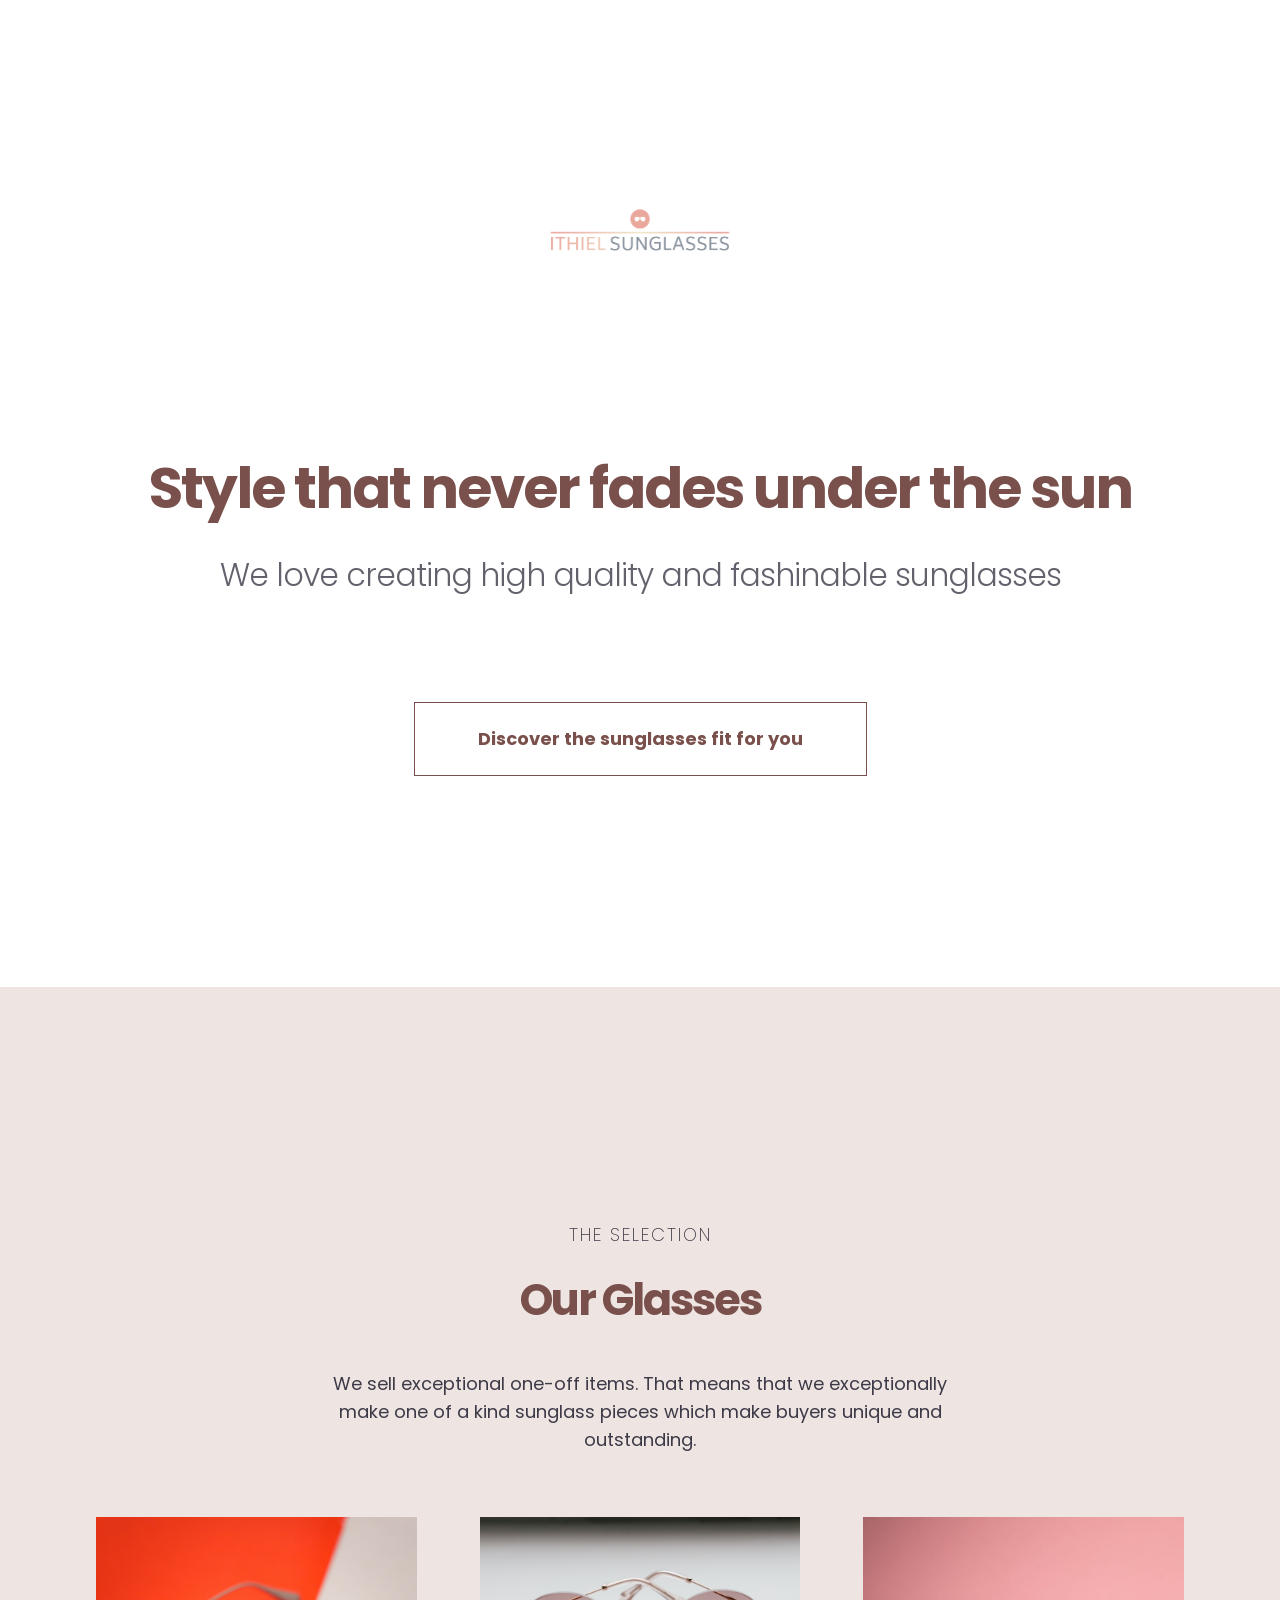
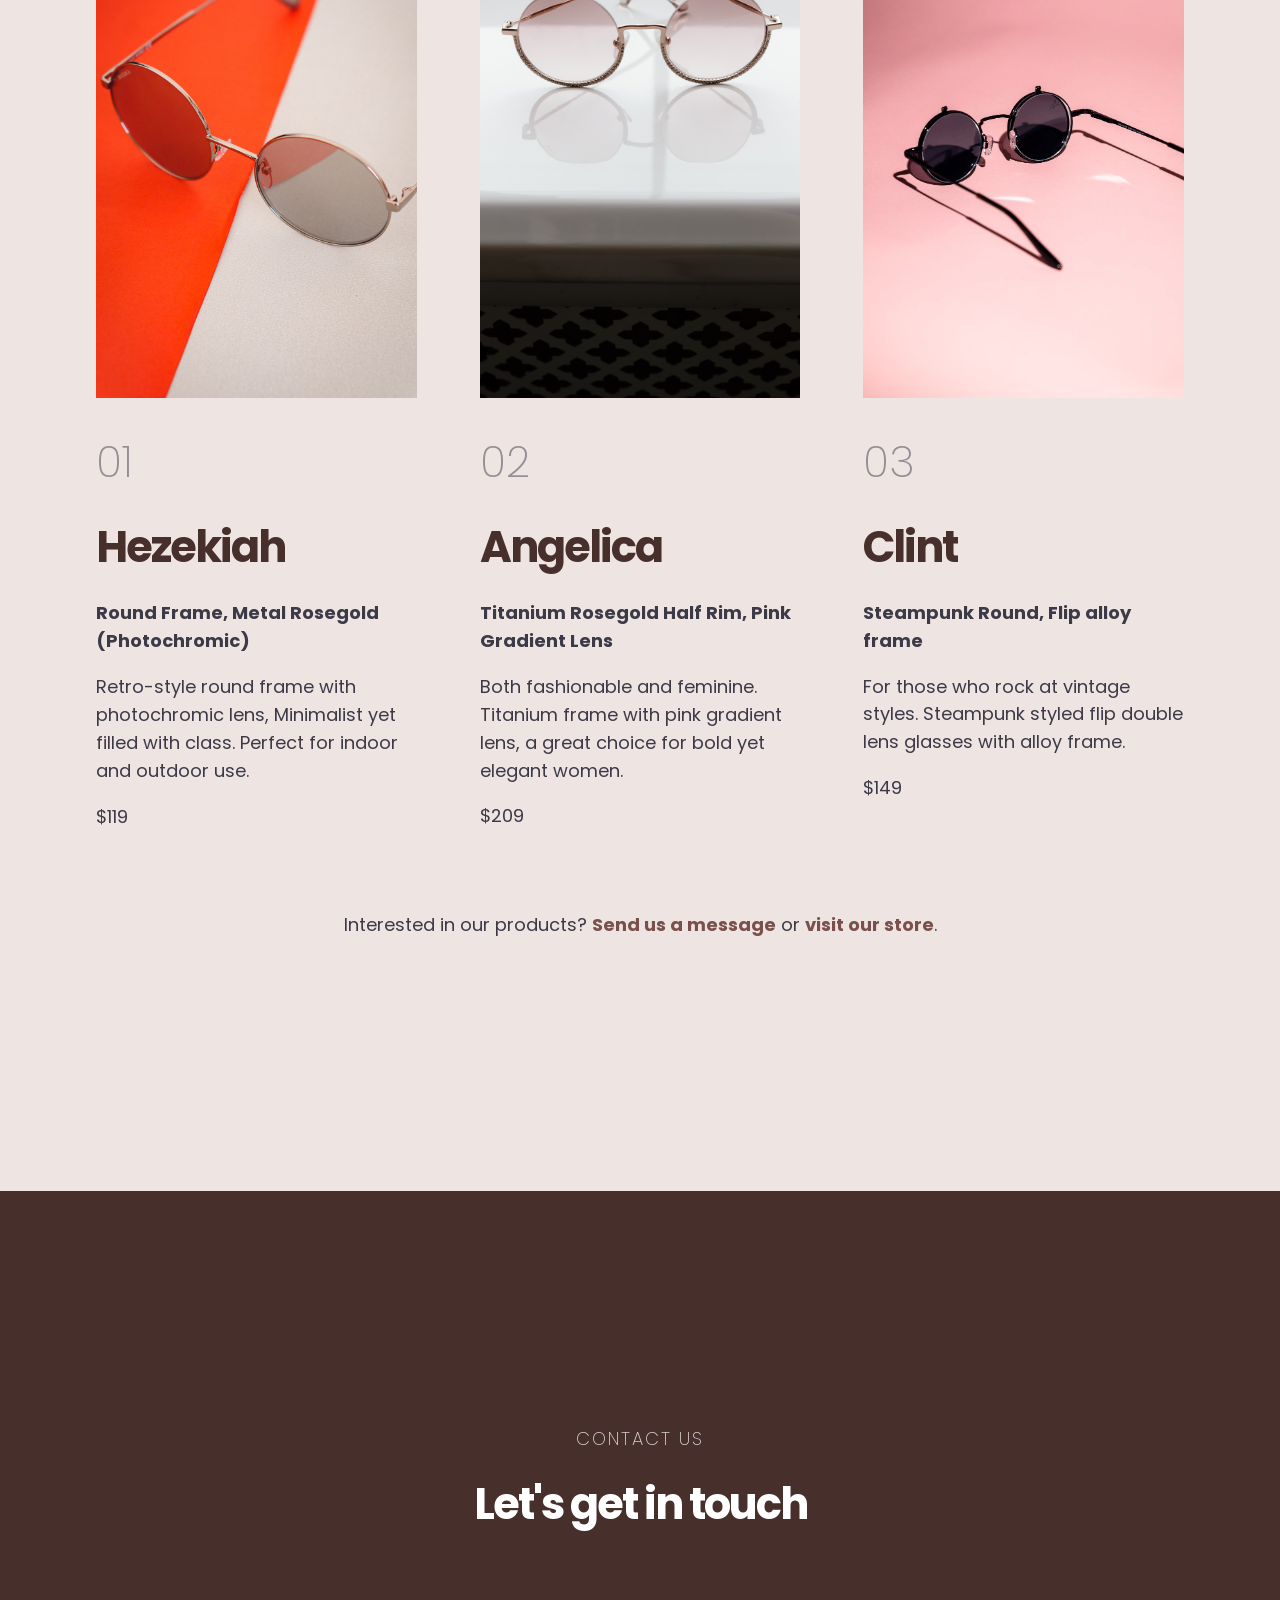
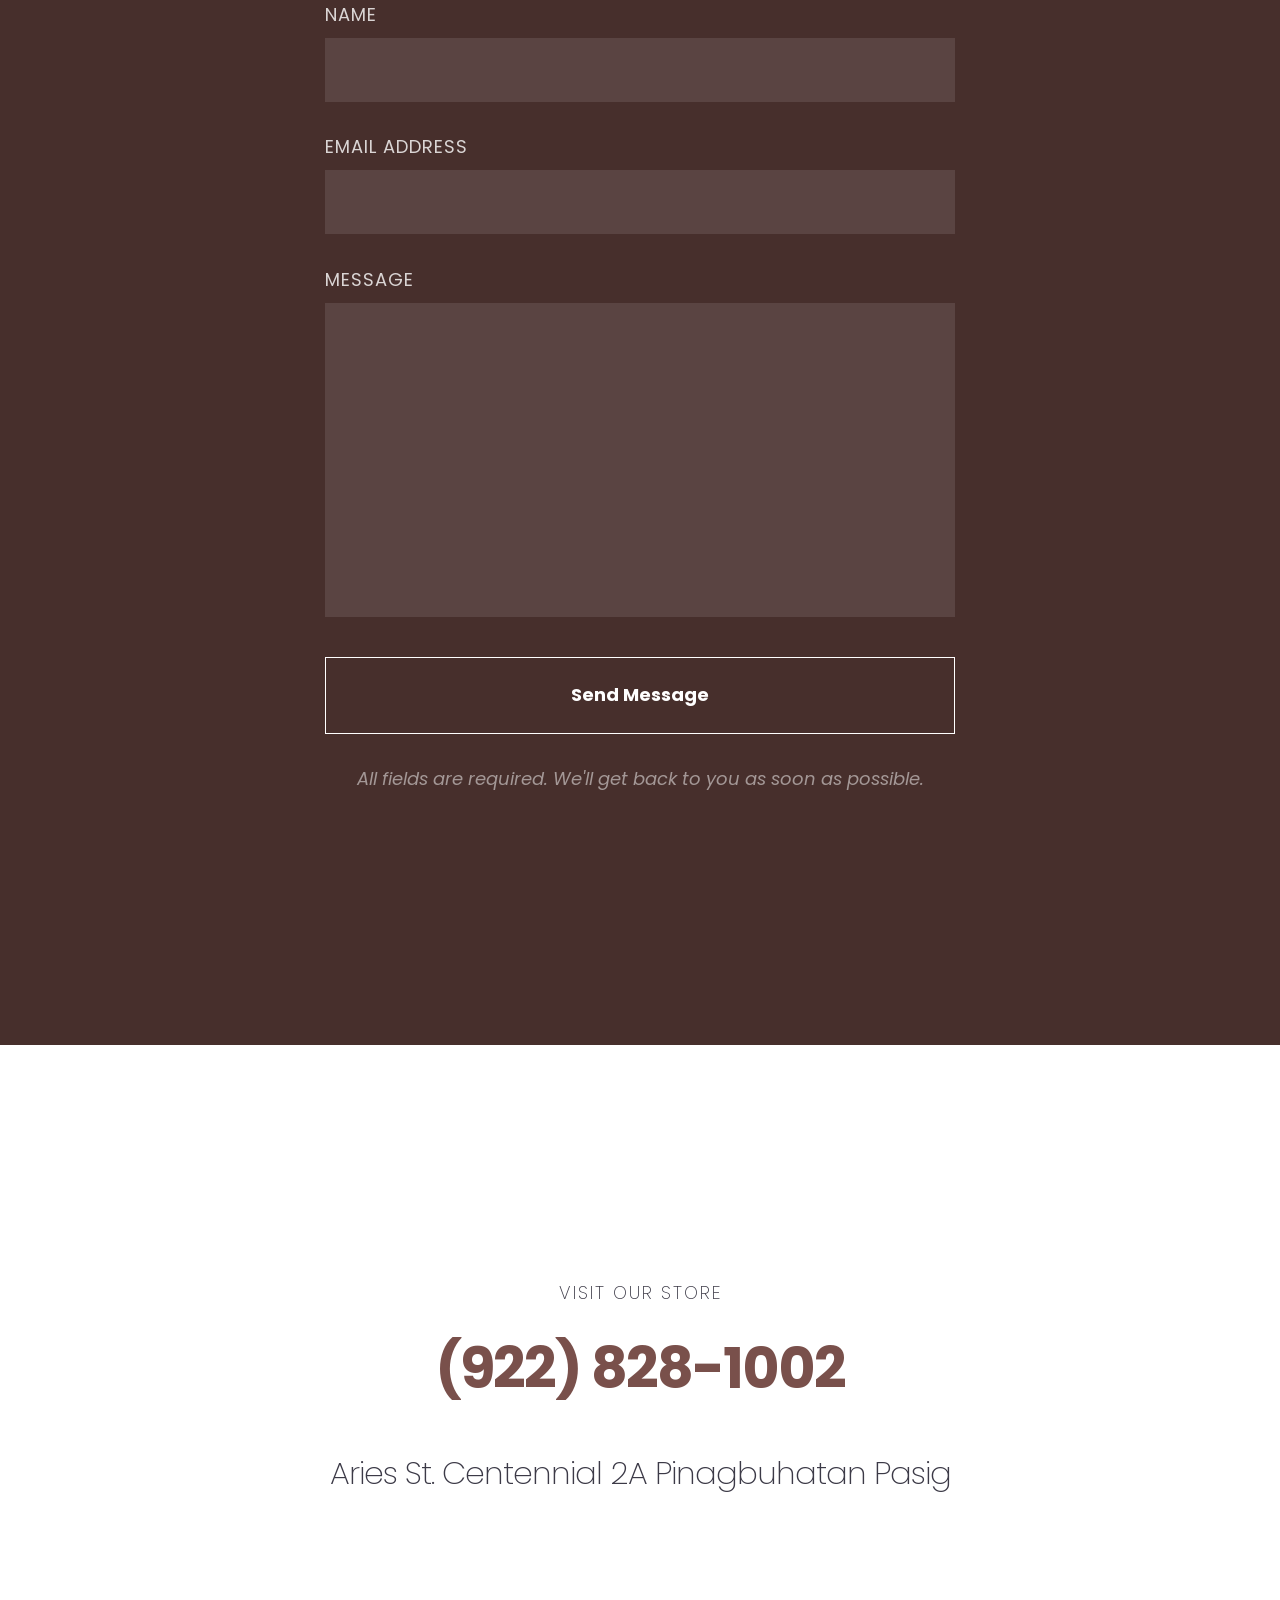
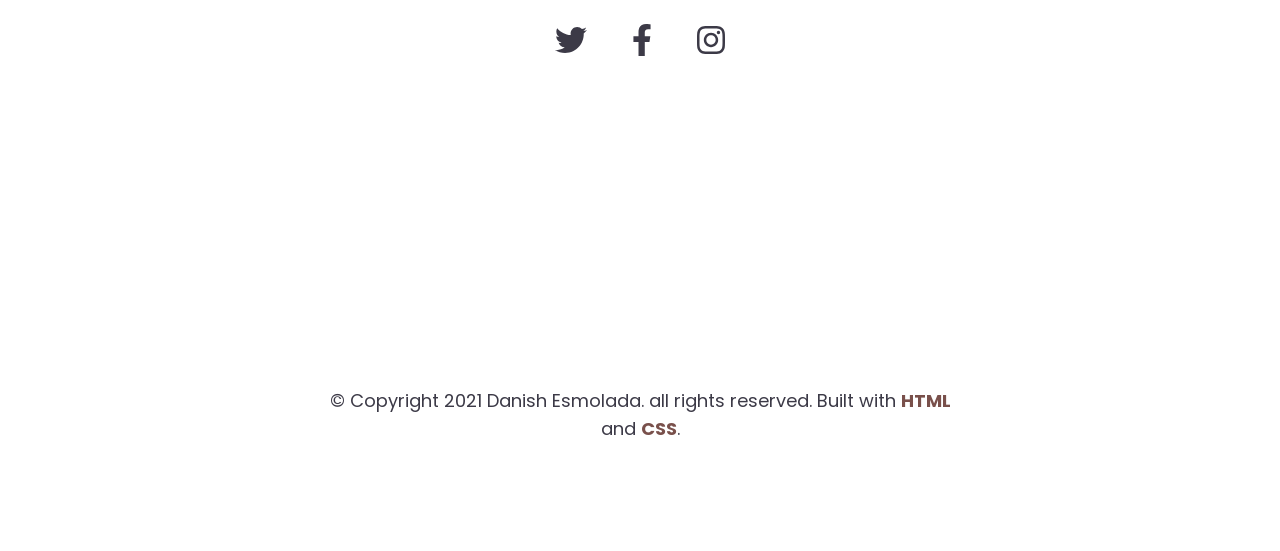
==== index.html @ e10e5f10 "Rename 4-1.html to index.html" ====
<!DOCTYPE html>
<html lang="en-US">
  <head>
    <meta charset="utf-8" />
    <meta name="viewport" content="width=device-width, initial-scale=1.0" />

    <title>Ithiel Sunglasses</title>

    <link rel="preconnect" href="https://fonts.googleapis.com" />
    <link rel="preconnect" href="https://fonts.gstatic.com" crossorigin />
    <link
      href="https://fonts.googleapis.com/css2?family=Poppins:wght@200;400;600;700;900&display=swap"
      rel="stylesheet"
    />

    <link rel="stylesheet" href="css/4-1.css" />
  </head>
  <body>
    <header id="main-header">
      <div class="container">
        <a href=""
          ><img
            id="logo"
            src="images/landing-page/logo1.png"
            alt="Logo of Ithiel Sunglasses"
        /></a>
        <h1>Style that never fades under the sun</h1>
        <h2>We love creating high quality and fashinable sunglasses</h2>
        <a href="#our-chairs" class="btn"
          >Discover the sunglasses fit for you</a
        >
      </div>
    </header>

    <section id="our-chairs">
      <div class="container">
        <header>
          <p class="section-intro">THE SELECTION</p>
          <h3>Our Glasses</h3>
          <p>
            We sell exceptional one-off items. That means that we exceptionally
            make one of a kind sunglass pieces which make buyers unique and
            outstanding.
          </p>
        </header>

        <div class="gallery">
          <div>
            <img src="images/glasses-1.jpg" alt="Furniture" />
            <p class="number">01</p>
            <h3>Hezekiah</h3>
            <h4>Round Frame, Metal Rosegold (Photochromic)</h4>
            <p>
              Retro-style round frame with photochromic lens, Minimalist yet
              filled with class. Perfect for indoor and outdoor use.
            </p>
            <p>$119</p>
          </div>
          <div>
            <img src="images/glasses-2.jpg" alt="Furniture" />
            <p class="number">02</p>
            <h3>Angelica</h3>
            <h4>Titanium Rosegold Half Rim, Pink Gradient Lens</h4>
            <p>
              Both fashionable and feminine. Titanium frame with pink gradient
              lens, a great choice for bold yet elegant women.
            </p>
            <p>$209</p>
          </div>
          <div>
            <img src="images/glasses-3.jpg" alt="Furniture" />
            <p class="number">03</p>
            <h3>Clint</h3>
            <h4>Steampunk Round, Flip alloy frame</h4>
            <p>
              For those who rock at vintage styles. Steampunk styled flip double
              lens glasses with alloy frame.
            </p>
            <p>$149</p>
          </div>
        </div>
        <p>
          Interested in our products?
          <a href="#contact">Send us a message</a> or
          <a href="#store">visit our store</a>.
        </p>
      </div>
    </section>

    <section id="contact" class="dark">
      <div class="container small">
        <header>
          <p class="section-intro">Contact us</p>
          <h3>Let's get in touch</h3>
        </header>

        <form action="" method="post">
          <div>
            <label for="contact-name">Name</label>
            <input type="text" name="contact-name" id="contact-name" />
          </div>
          <div>
            <label for="contact-email">Email Address</label>
            <input type="text" name="contact-email" id="contact-email" />
          </div>
          <div>
            <label for="contact-message">Message</label>
            <textarea
              name="ontact-message"
              id="ontact-message"
              cols="30"
              rows="10"
            ></textarea>
          </div>
          <button class="btn">Send Message</button>
          <p class="muted">
            <em
              >All fields are required. We'll get back to you as soon as
              possible.
            </em>
          </p>
        </form>
      </div>
    </section>
    <section id="store">
      <div class="container">
        <p class="section-intro">Visit our store</p>
        <h3 class="large">(922) 828-1002</h3>
        <p class="large">Aries St. Centennial 2A Pinagbuhatan Pasig</p>

        <ul class="social-icons">
          <li>
            <a href=""
              ><img src="images/landing-page/icon-twitter.svg" alt="Twitter"
            /></a>
          </li>
          <li>
            <a href=""
              ><img src="images/landing-page/icon-facebook.svg" alt="Facebook"
            /></a>
          </li>
          <li>
            <a href=""
              ><img
                src="images/landing-page/icon-instagram.svg"
                alt="Instagram"
            /></a>
          </li>
        </ul>
      </div>
    </section>

    <footer>
      <div class="container small">
        <p>
          &copy; Copyright 2021 Danish Esmolada. all rights reserved. Built with
          <a href="">HTML</a> and <a href="">CSS</a>.
        </p>
      </div>
    </footer>
  </body>
</html>
---- css/4-1.css ----
/* Reset */

* {
    /* Alternative box model */
    box-sizing: border-box;

    /* Reset padding and margin */
    padding: 0;
    margin: 0;
    
}

#logo {
    width: 12rem;
    margin-top: -85px;
}

/* Typography */
html {
    font-size: 18px;
}

body{
    font-family: 'Poppins', sans-serif;
    line-height: 1.55;
    color: rgb(60, 58, 71);
    
}

h1 {
    font-size: 3.15rem;
    font-weight: 700;
    letter-spacing: -2px;
    color: rgb(121, 80, 75);
}

h2 {
    font-size: 1.75rem;
    font-weight: 300;
    letter-spacing: -1px;
    color: rgb(60, 58, 71, .8);
}

h3 {
    font-size: 2.4rem;
    font-weight: 700;
    letter-spacing: -2px;
    margin-bottom: 2rem;
}

h3.large {
    font-size: 3.15rem;
}

.dark h3 {
    color: rgb(255, 255, 255);
}

h4 {
    font-size: 1rem;
    font-weight: 700;
    margin-bottom: 1rem;
}

p {
    margin-bottom: 1rem;
}

p.section-intro {
    font-weight: 200;
    letter-spacing: 2px;
    text-transform: uppercase;
}

.dark p.section-intro {
    color: rgb(255, 255, 255, 0.8);
}

p.number {
    font-size: 2.4rem;
    font-weight: 200;
    color: rgb(60, 58, 71, .5);
}

p.large {
    font-size: 1.75rem;
    font-weight: 200;
    letter-spacing: -1px;
}

a {
    font-weight: 700;
    text-decoration: none;
    color: rgb(121, 80, 75);
    cursor: pointer;
}

a:hover {
    color: rgb(60, 58, 71);
    cursor: pointer;
}

form input, form textarea, form button {
    font-family: 'Poppins', sans-serif;
    font-size: 18px;
    line-height: 1.55;
}

/* Container */
.container {
    width: 85%;
    margin: 0 auto;
}

.container.small {
    width: 60%;
    max-width: 35rem;
}

/* Header */
#main-header,section {
    padding: 13rem 0;
    text-align: center;
}

#main-header h1 {
    margin: 7rem 0 1rem;
}

#main-header h2 {
    margin-bottom: 7rem;
}

.btn {
    padding: 1.3rem 3.5rem;
    border: 1px solid rgb(121, 80, 75);
    font-weight: 700;
    cursor: pointer;
}

.btn:hover {
    background-color:rgb(71, 47, 44);
    color: white;
    transition: 0.5s;
    cursor: pointer;
}

/* Chair section */

#our-chairs {
    background-color: rgb(238, 228, 226);
}

section header {
    margin-bottom: 3.5rem;
}


h3 + p {
    max-width: 35rem;
    margin-left: auto;
    margin-right: auto;
}

.gallery {
    display: grid;
    grid-template-columns: 1fr 1fr 1fr;
    gap: 3.5rem;
    margin-bottom: 3.5rem;
}

img {
    max-width: 100%;
    max-height: 100%;
}

.gallery div {
    text-align: start;
}

.gallery img {
    margin-bottom: 1.3rem;
}

h3 {
    color: rgb(121, 80, 75);
}

.gallery h3 {
    margin-bottom: 1rem;
    color: rgb(71, 47, 44);
}

/* Contact */

.dark {
    background-color: rgb(71, 47, 44);
}

.dark label {
    color: rgb(255, 255, 255, .8);
}

form div {
    margin-bottom: 1.75rem;
}

form label {
    display: block;
    text-transform: uppercase;
    letter-spacing: 1px;
    text-align: start;
    margin-bottom: 0.5rem;
}

form input, form textarea{
    background-color: rgba(255, 255, 255, .1);
    border: none;
    padding: 1rem;
    width: 100%;
    color: rgb(255, 255, 255);
    resize: none;
}

form input:focus, form textarea:focus {
    outline: none;
    background-color: rgba(255, 255, 255, 0.2);
}

.dark .btn {
    background-color: rgb(71, 47, 44);
    border: 1px solid rgb(255, 255, 255);
    color: rgb(255, 255, 255);
    width: 100%;
    cursor: pointer;
}

.dark .btn:hover {
    background-color: rgb(255, 255, 255);
    color: rgb(71, 47, 44);
    cursor: pointer;
}

p.muted {
    color: rgb(255, 255, 255, .5);
}

form button + p {
    margin-top: 1.75rem;
}

/* Visit Store */

.social-icons {
    list-style: none;
    display: flex;
    justify-content: center;
    align-items: center;
    gap: 2.5rem;

}

p.large + .social-icons {
    margin-top: 7rem;
}

footer {
    padding: 5rem 0;
}

footer p {
    text-align: center;
}

/* Responsive */

@media screen and (max-width: 600px) {
    h1,h3.large {
        font-size: 2.3rem;
    }

    h2,p.large {
        font-size: 1.3rem;
    }

    h3 {
        font-size: 1.8rem; 
    }

    .container.small {
        width: 85%;
    }

    #main-header, section {
        padding: 6rem 0;
    }

    footer {
        padding: 2.5rem 0;
    }

    p.large + .social-icons {
        margin-top: 3.5rem;
    }
    
    #main-header h1 {
        margin: 3.5rem 0 1rem;
    }

}

@media screen and (max-width: 800px) {
    .gallery {
        grid-template-columns: 1fr;
        gap: 2rem;
    }
}
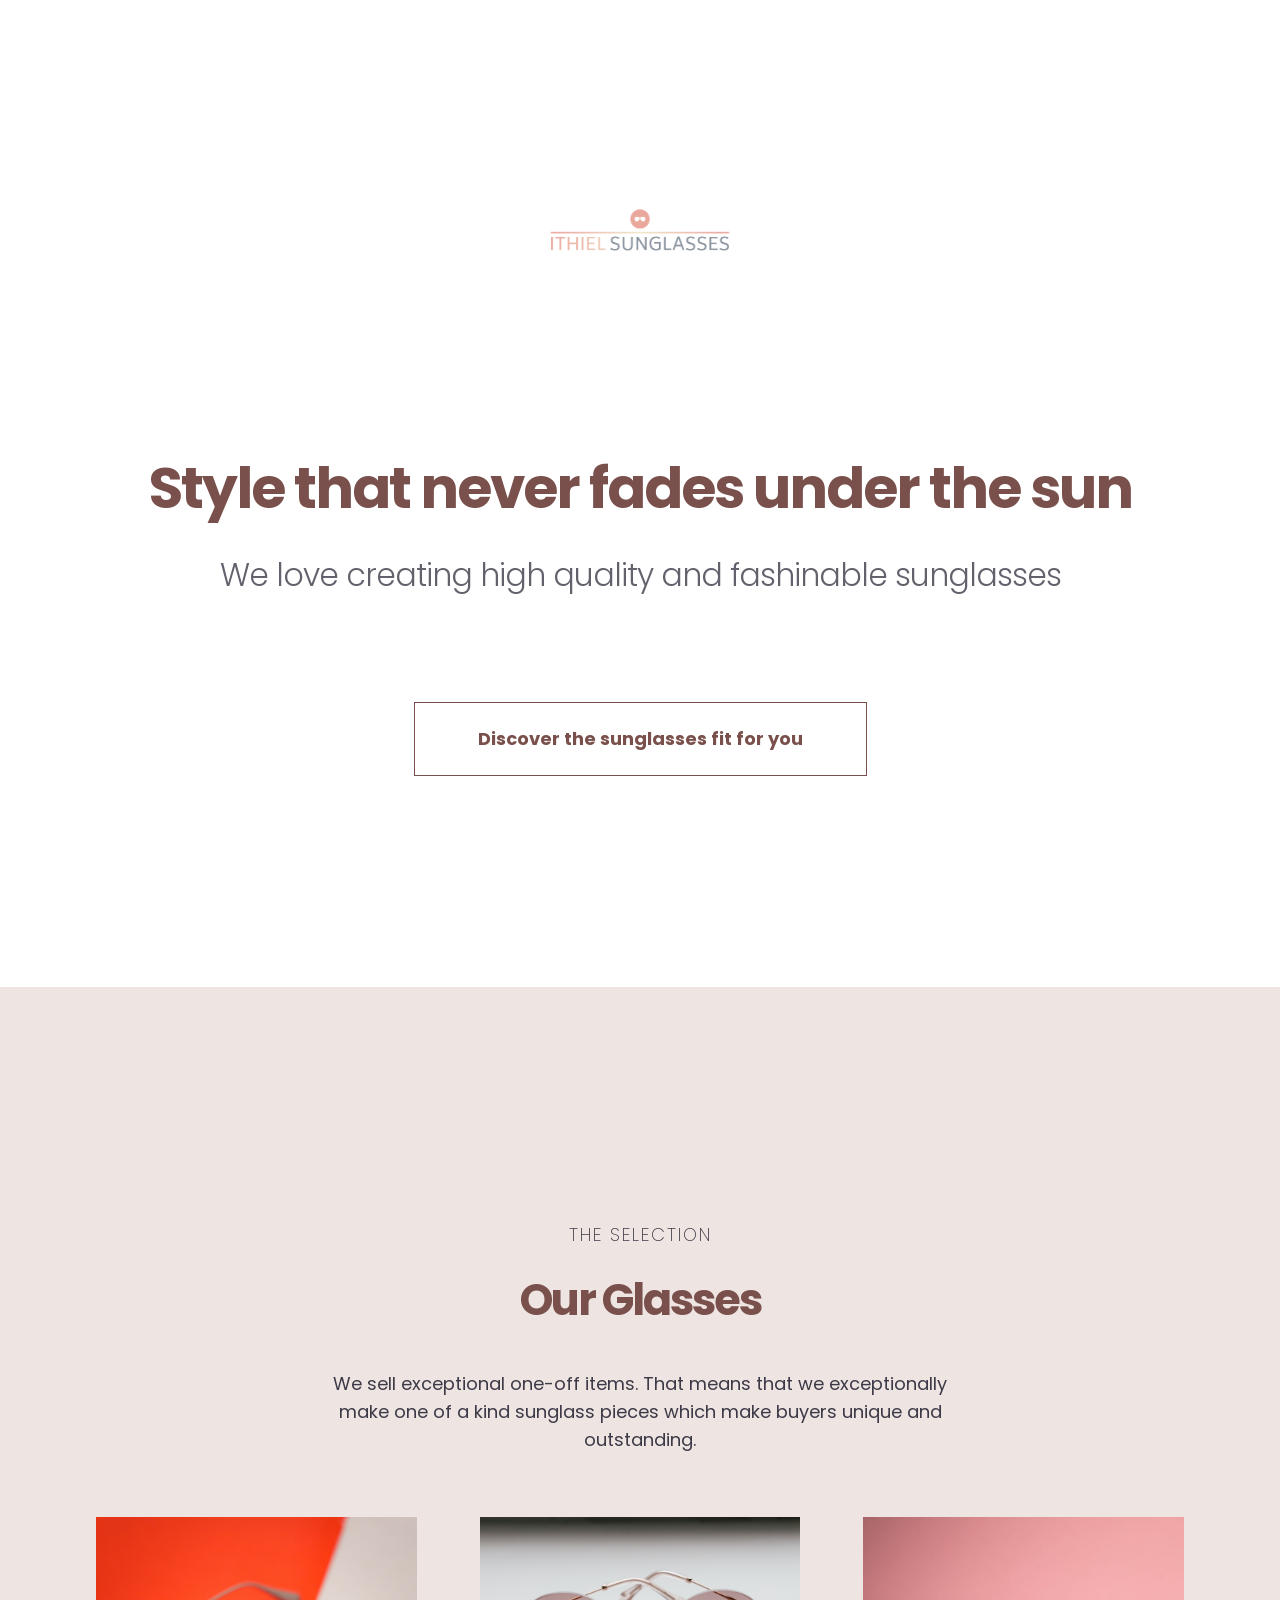
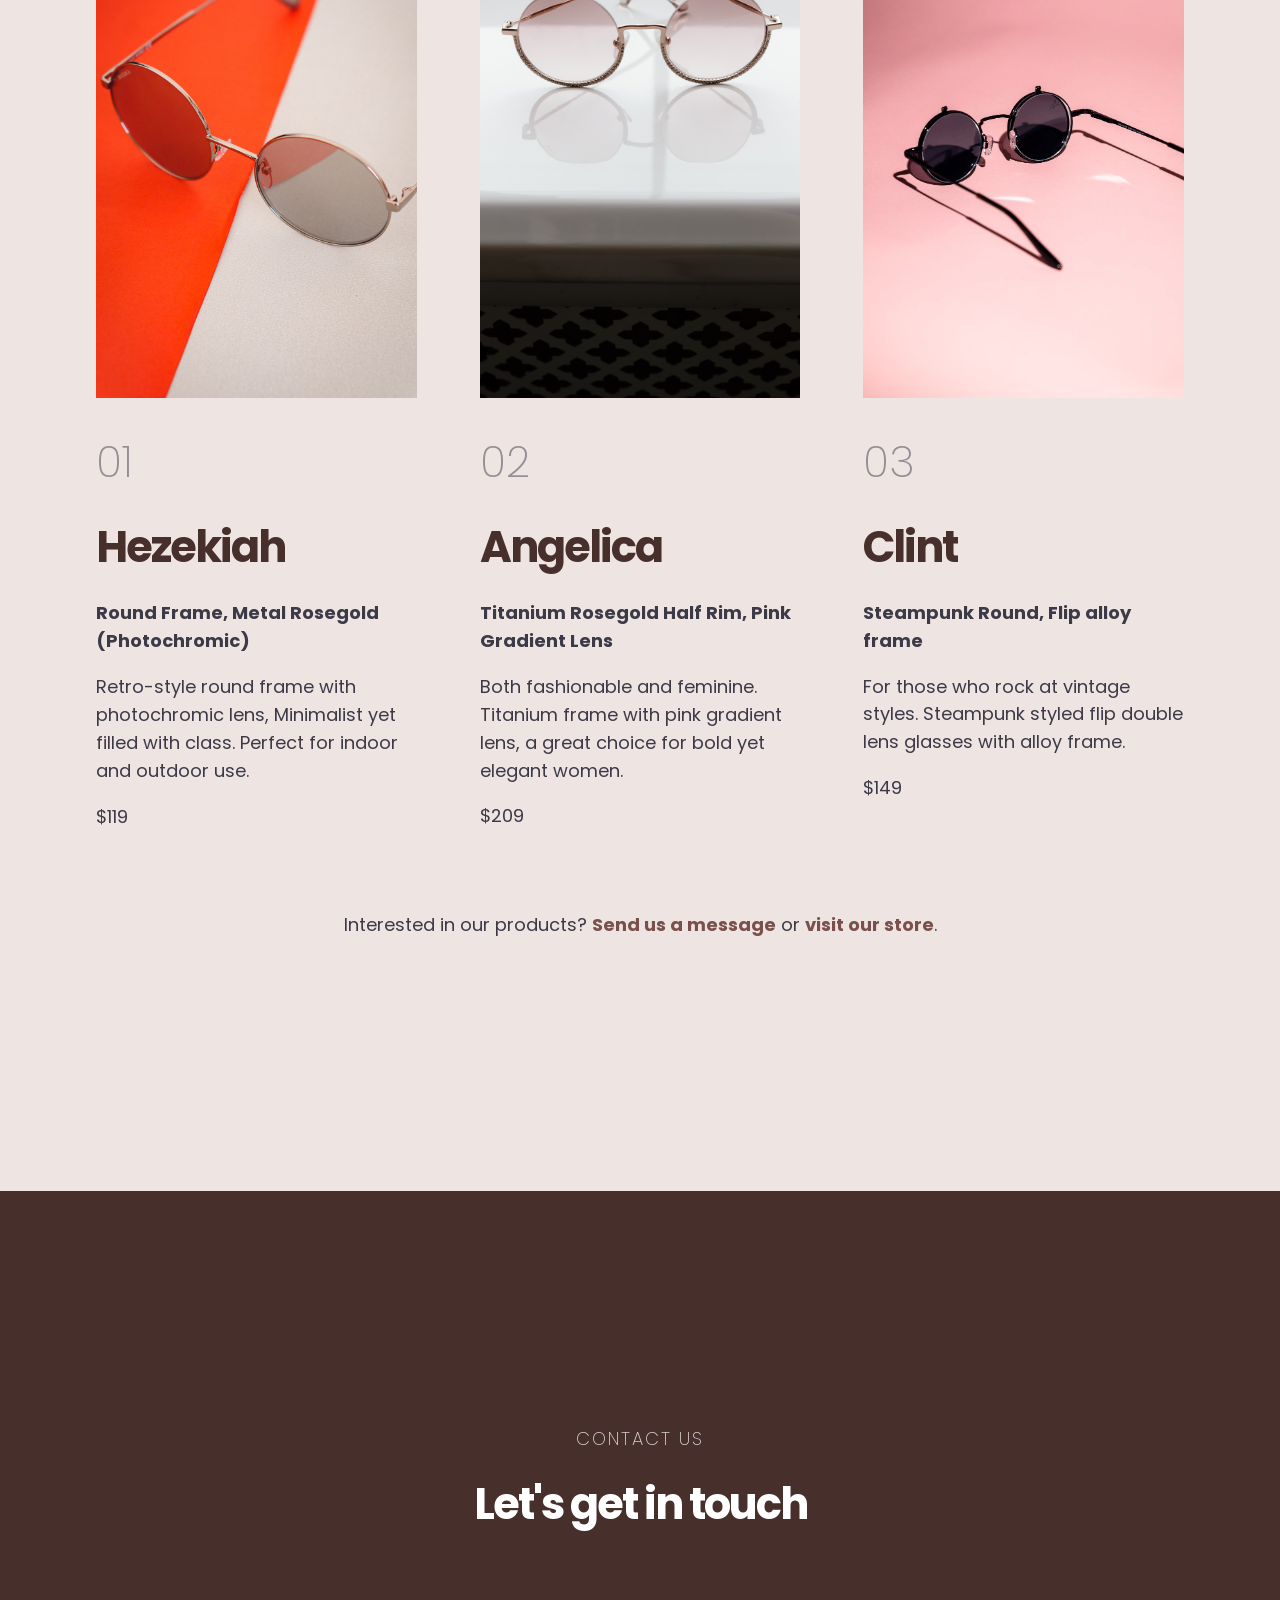
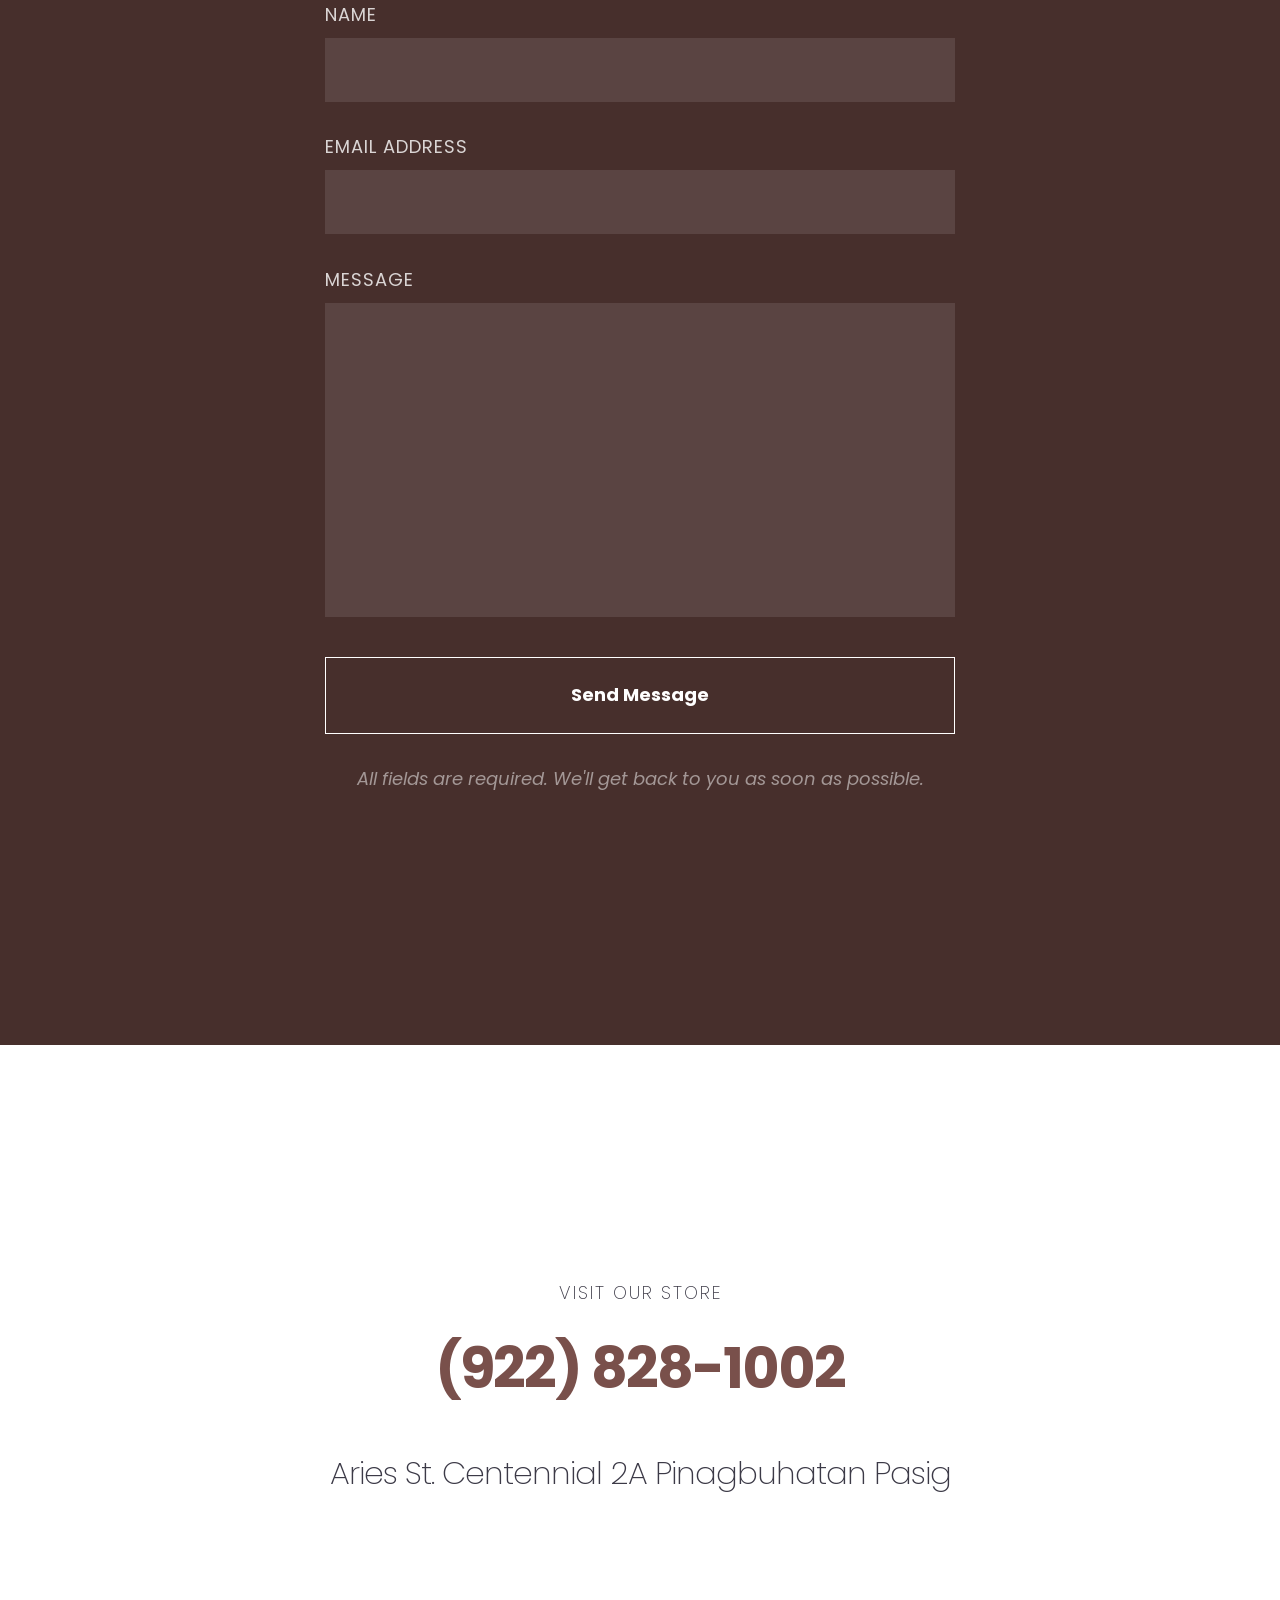
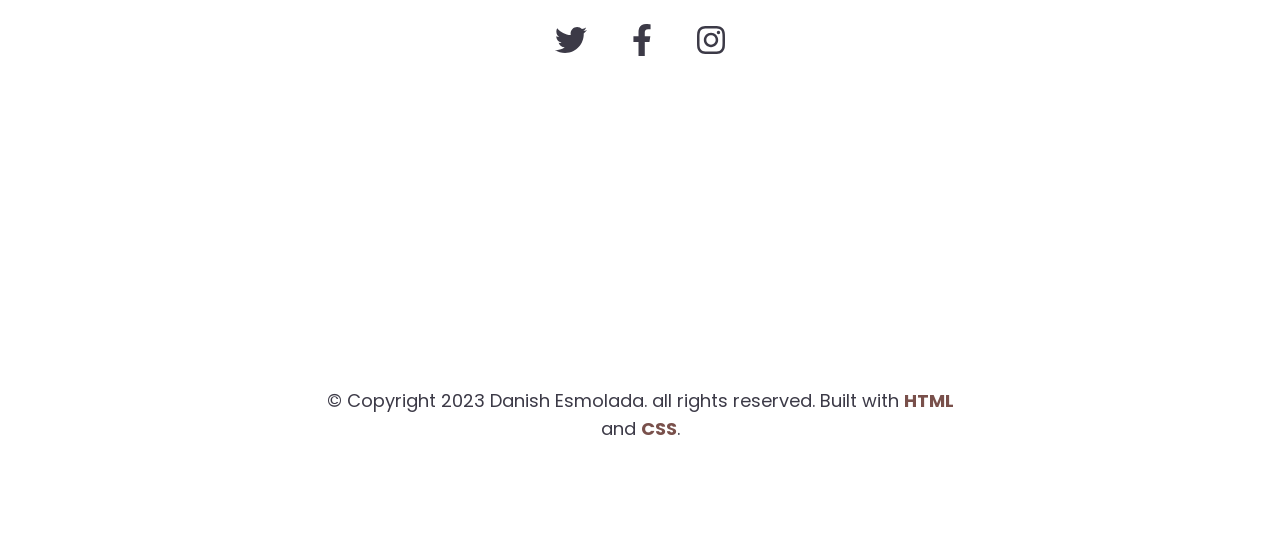
==== commit 5dbceb21: "Update index.html" ====
--- a/index.html
+++ b/index.html
@@ -153,7 +153,7 @@
     <footer>
       <div class="container small">
         <p>
-          &copy; Copyright 2021 Danish Esmolada. all rights reserved. Built with
+          &copy; Copyright 2023 Danish Esmolada. all rights reserved. Built with
           <a href="">HTML</a> and <a href="">CSS</a>.
         </p>
       </div>
--- a/css/4-1.css
+++ b/css/4-1.css
@@ -310,8 +310,36 @@
 }
 
 @media screen and (max-width: 800px) {
+    #logo {
+        width: 8rem;
+        margin-top: -55px;
+    }
+    
     .gallery {
         grid-template-columns: 1fr;
         gap: 2rem;
     }
-}+
+        #main-header .btn {
+        visibility: hidden;
+    }
+
+    #main-header .btn::before {
+        padding: 1.3rem 3.5rem;
+        border: 1px solid rgb(121, 80, 75);
+        font-weight: 700;
+        cursor: pointer;
+        width: 80%;
+
+        content: 'Discover';
+        visibility: visible;
+    }
+
+    #main-header .btn:hover:before {
+        background-color:rgb(71, 47, 44);
+        color: white;
+        transition: 0.5s;
+        cursor: pointer;
+    }
+
+}
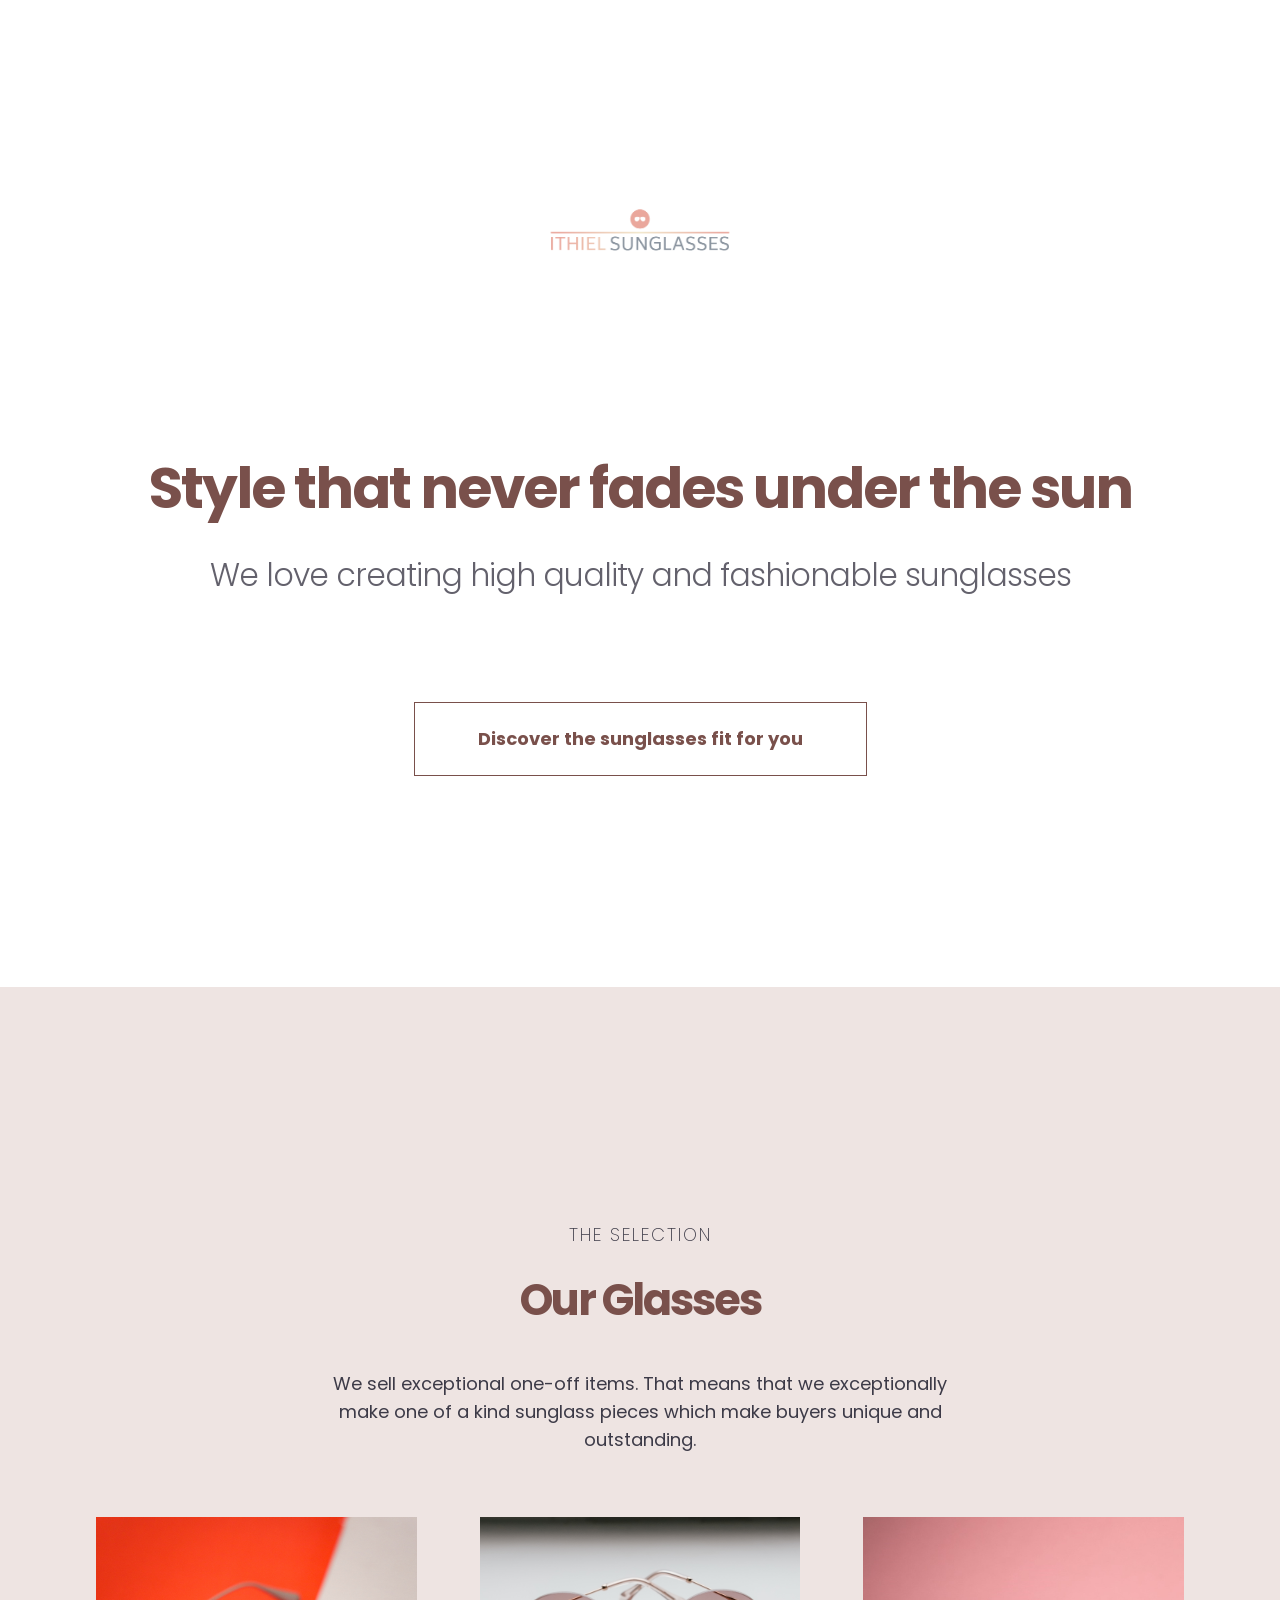
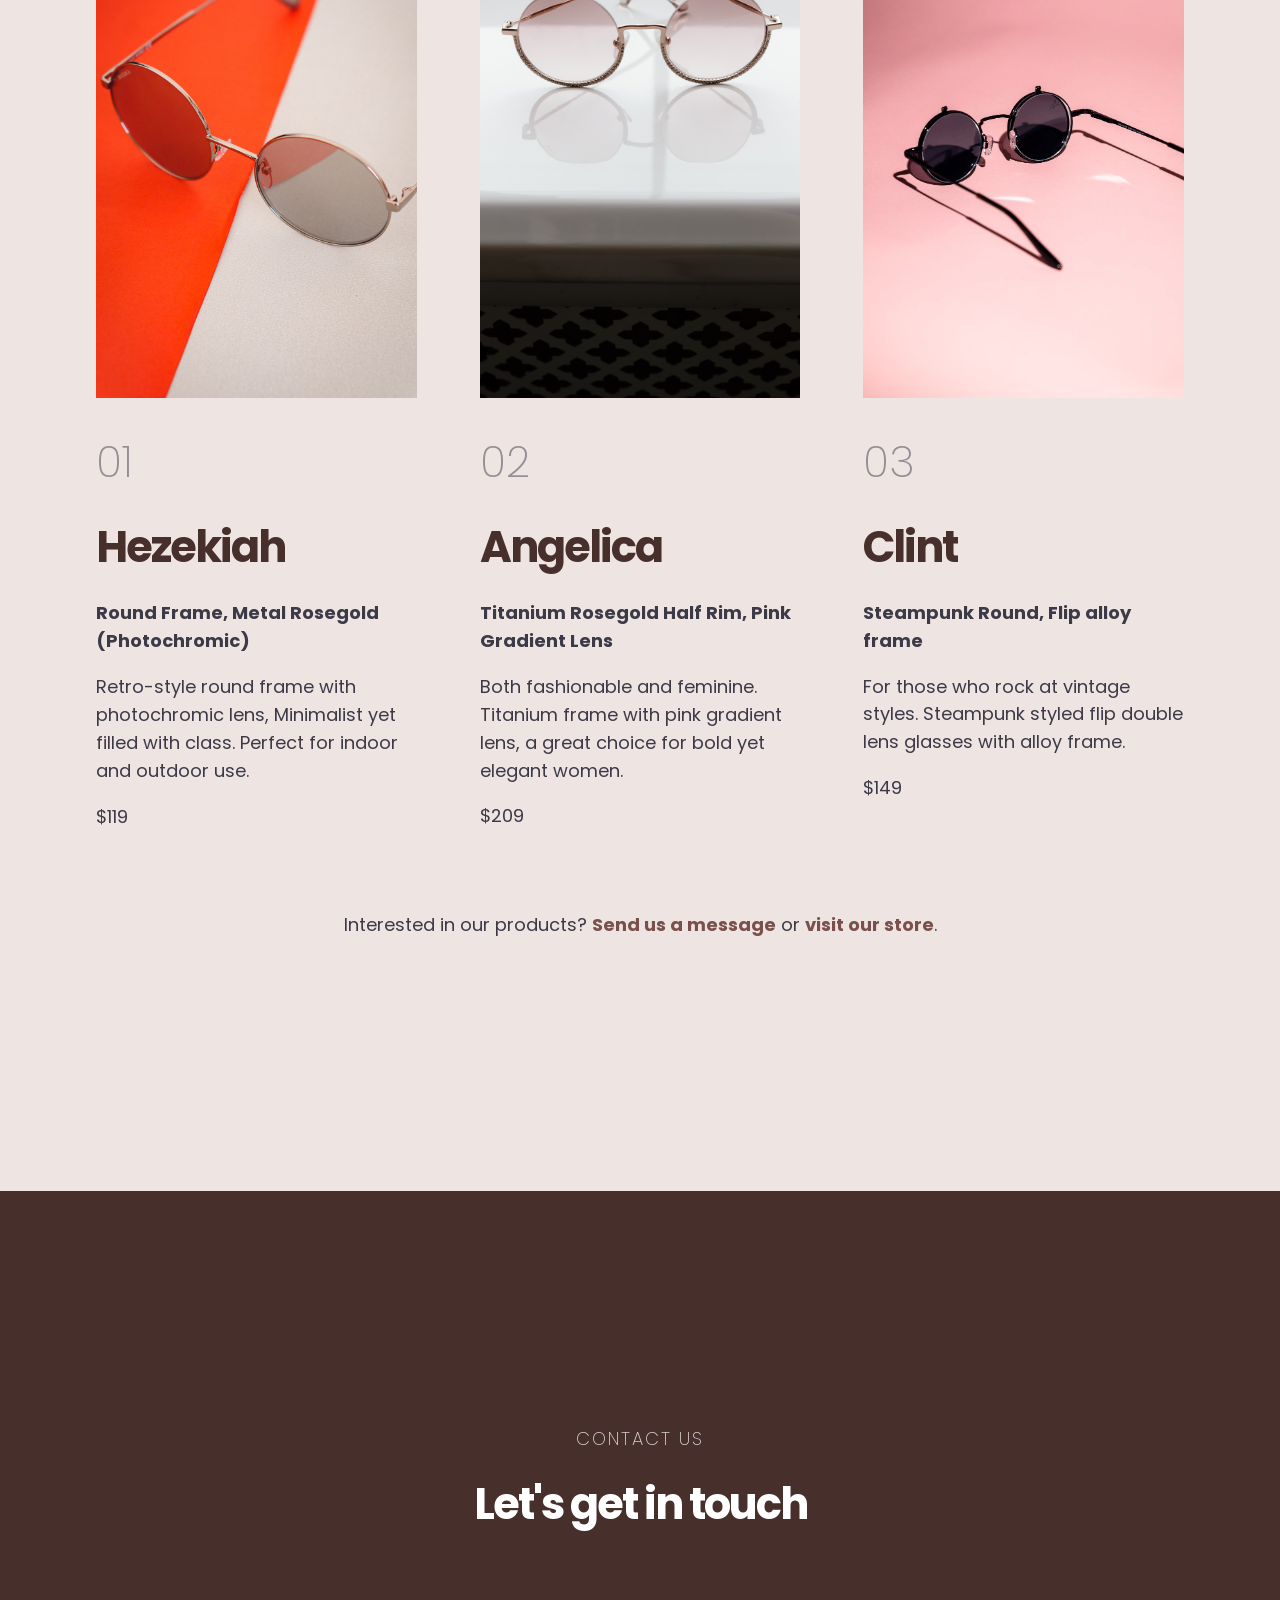
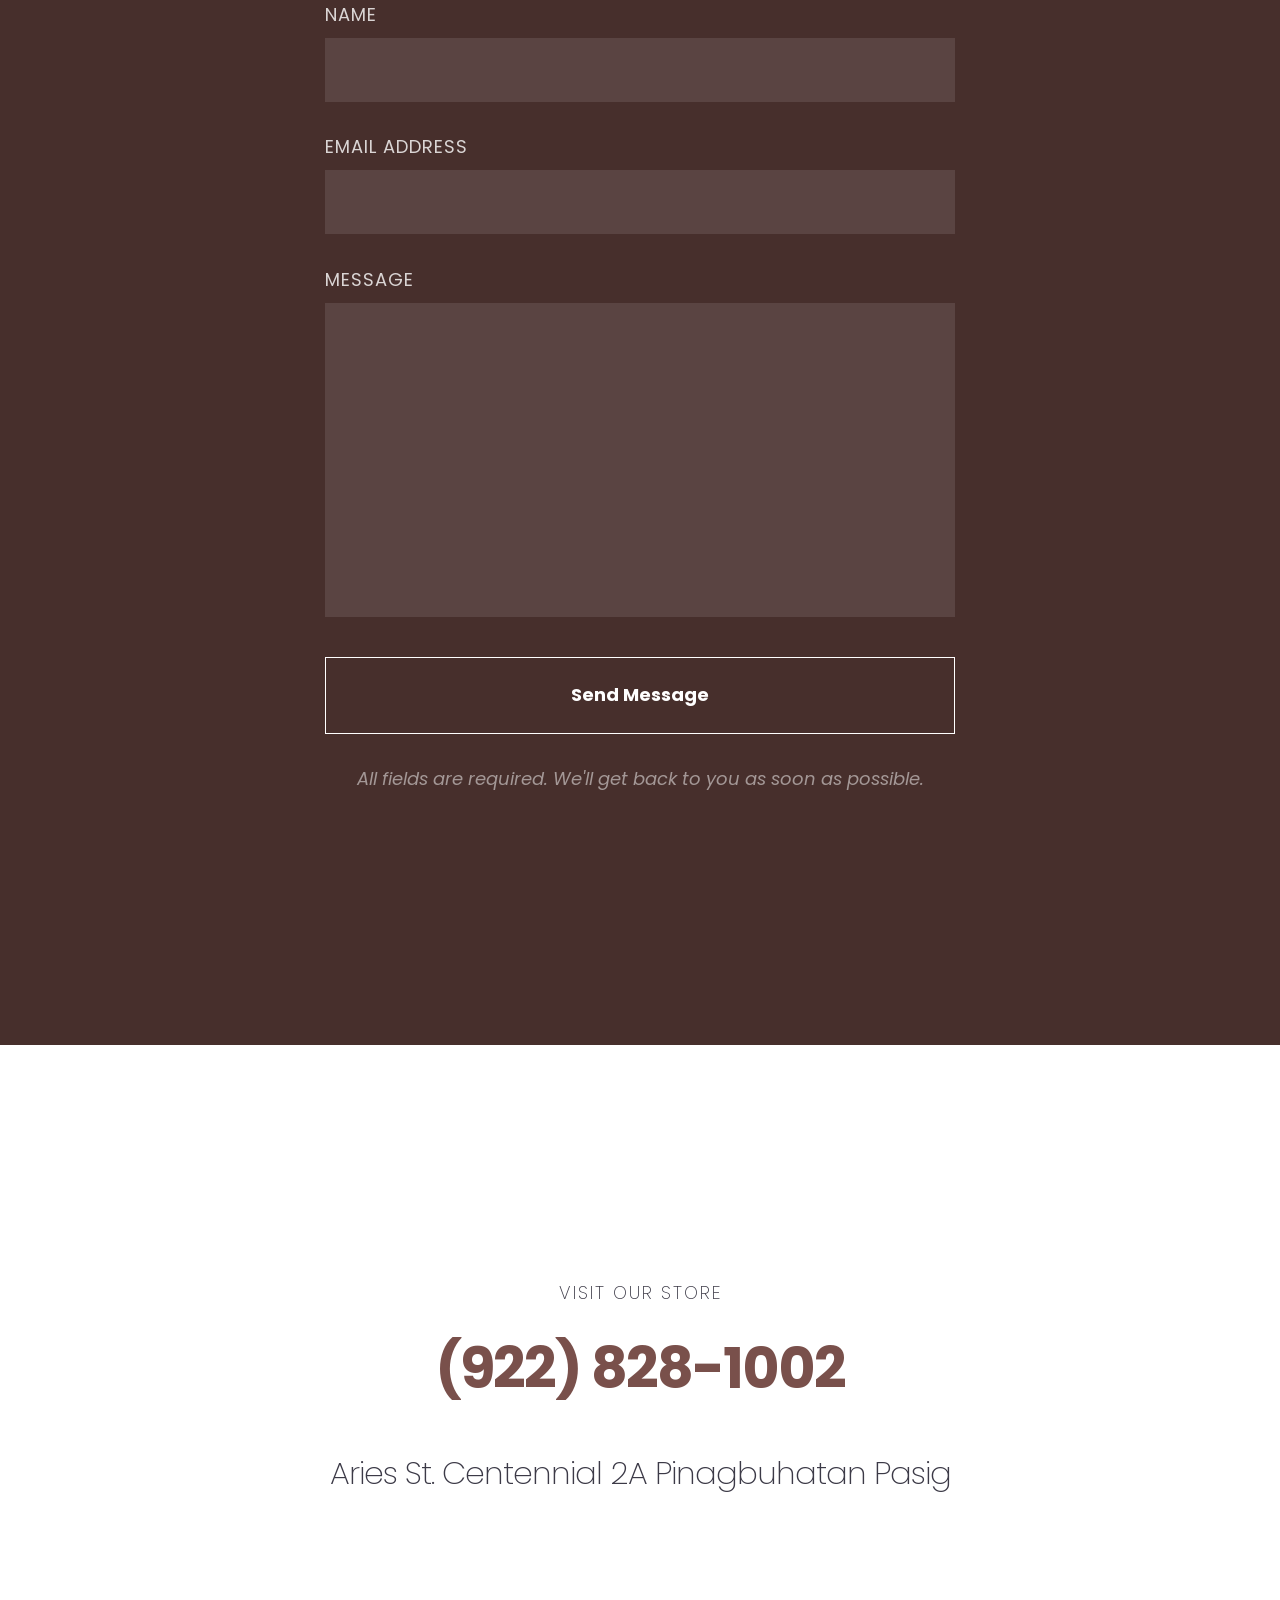
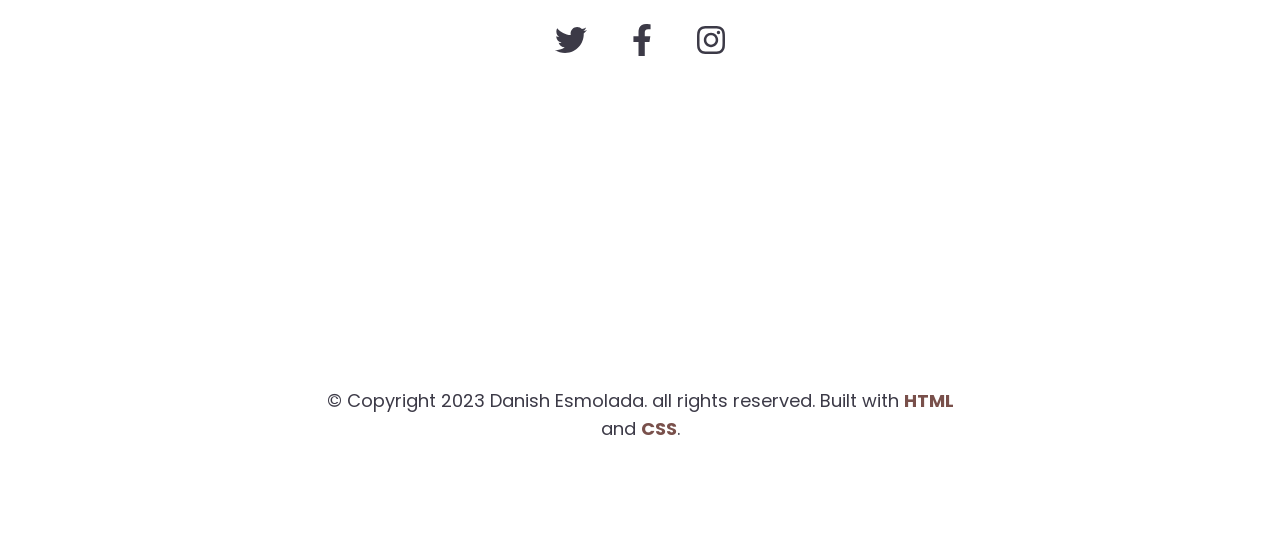
==== commit 7f208a28: "Update index.html" ====
--- a/index.html
+++ b/index.html
@@ -25,7 +25,7 @@
             alt="Logo of Ithiel Sunglasses"
         /></a>
         <h1>Style that never fades under the sun</h1>
-        <h2>We love creating high quality and fashinable sunglasses</h2>
+        <h2>We love creating high quality and fashionable sunglasses</h2>
         <a href="#our-chairs" class="btn"
           >Discover the sunglasses fit for you</a
         >
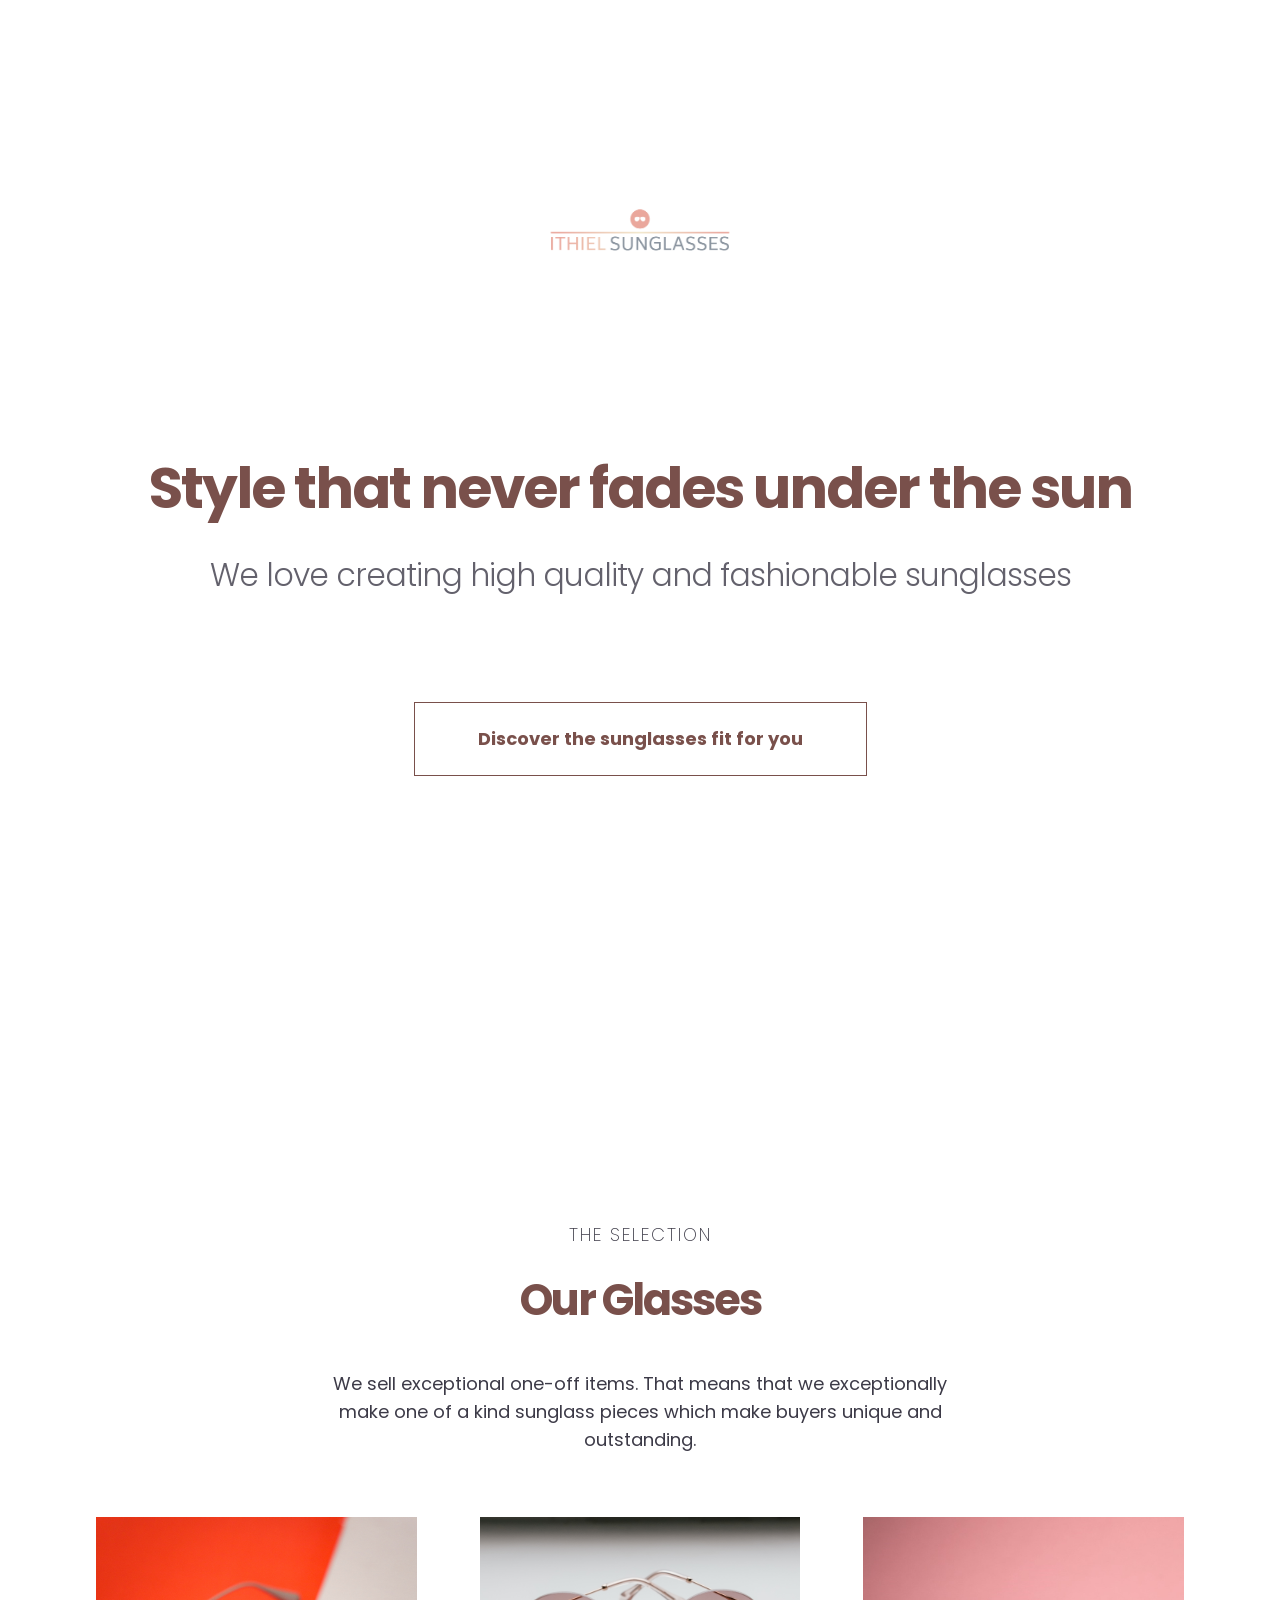
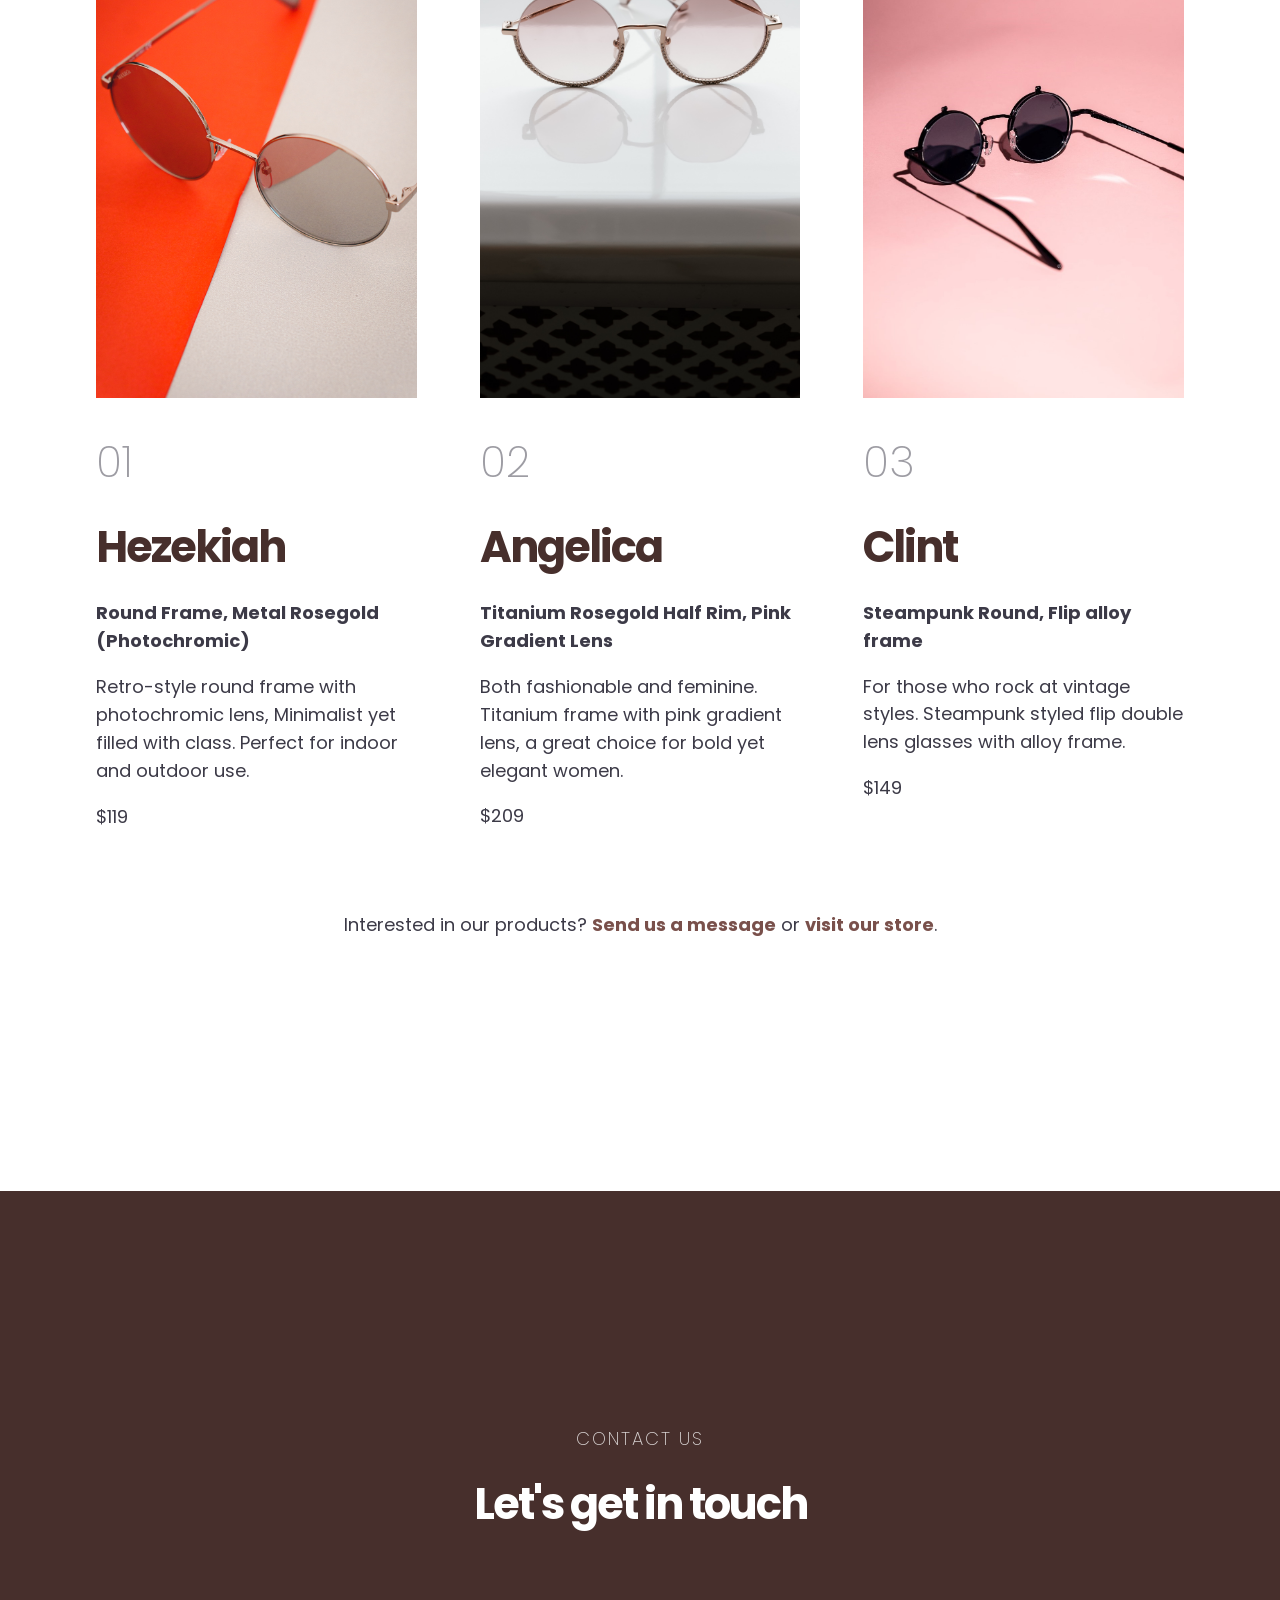
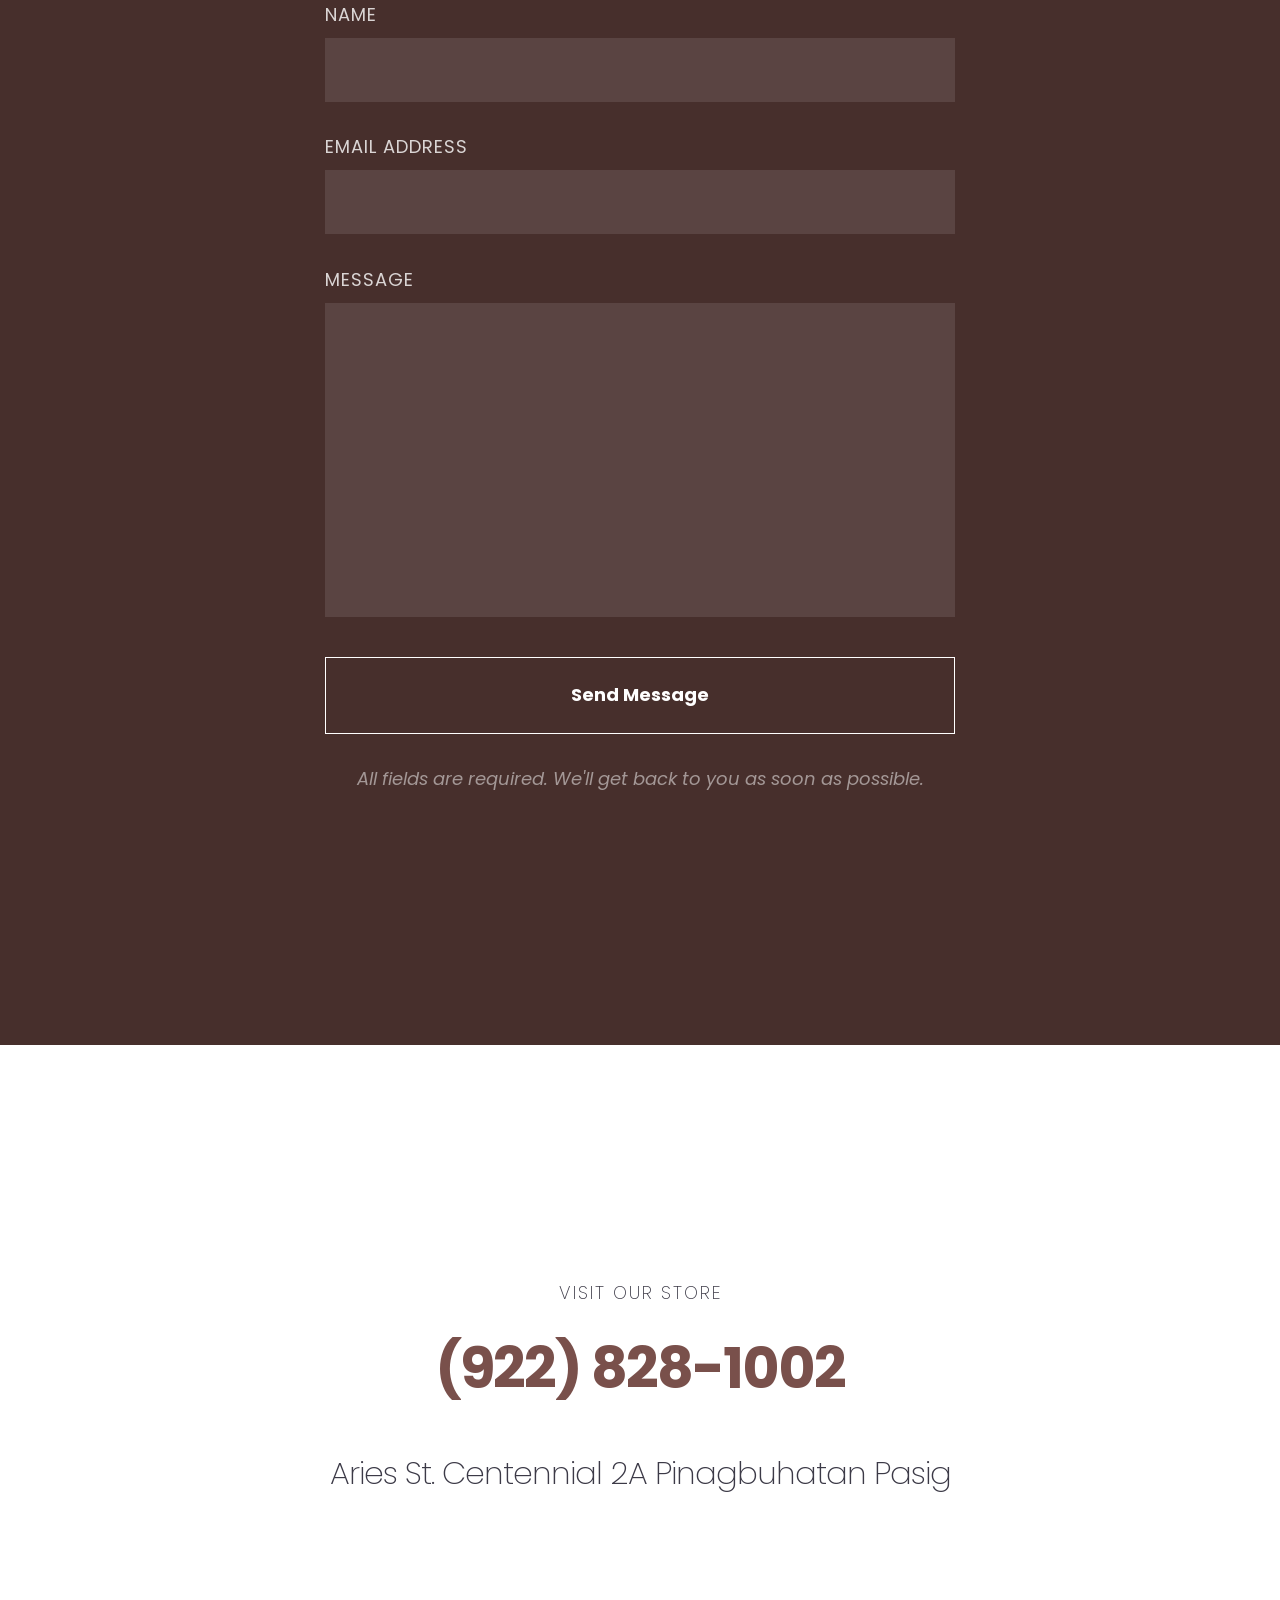
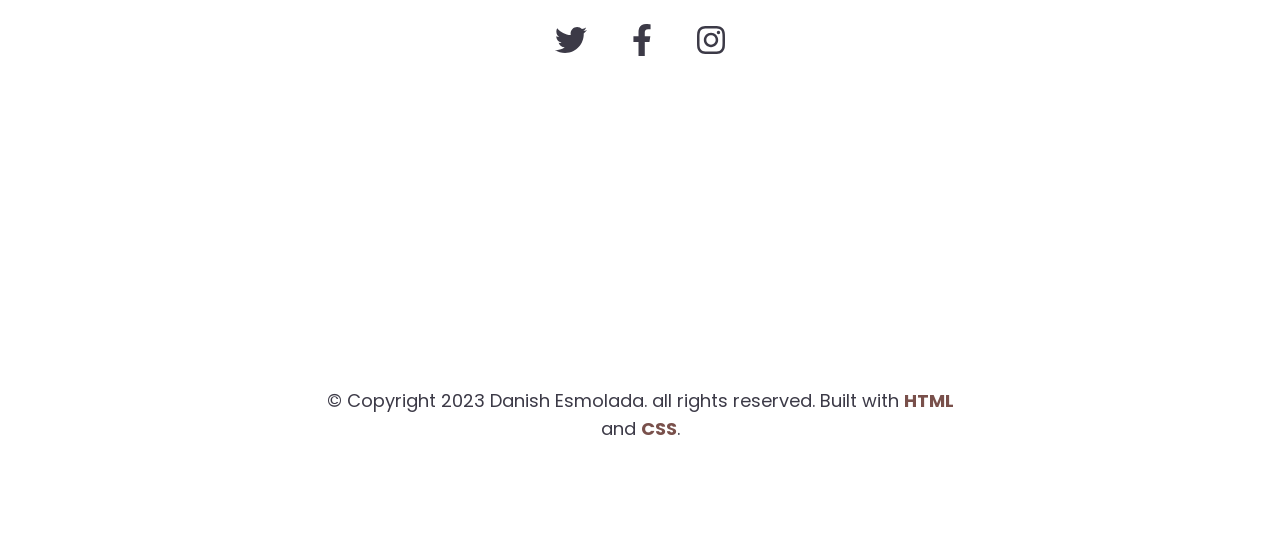
==== commit b7c8af6a: "Update index.html" ====
--- a/index.html
+++ b/index.html
@@ -26,13 +26,13 @@
         /></a>
         <h1>Style that never fades under the sun</h1>
         <h2>We love creating high quality and fashionable sunglasses</h2>
-        <a href="#our-chairs" class="btn"
+        <a href="#our-glasses" class="btn"
           >Discover the sunglasses fit for you</a
         >
       </div>
     </header>
 
-    <section id="our-chairs">
+    <section id="our-glasses">
       <div class="container">
         <header>
           <p class="section-intro">THE SELECTION</p>
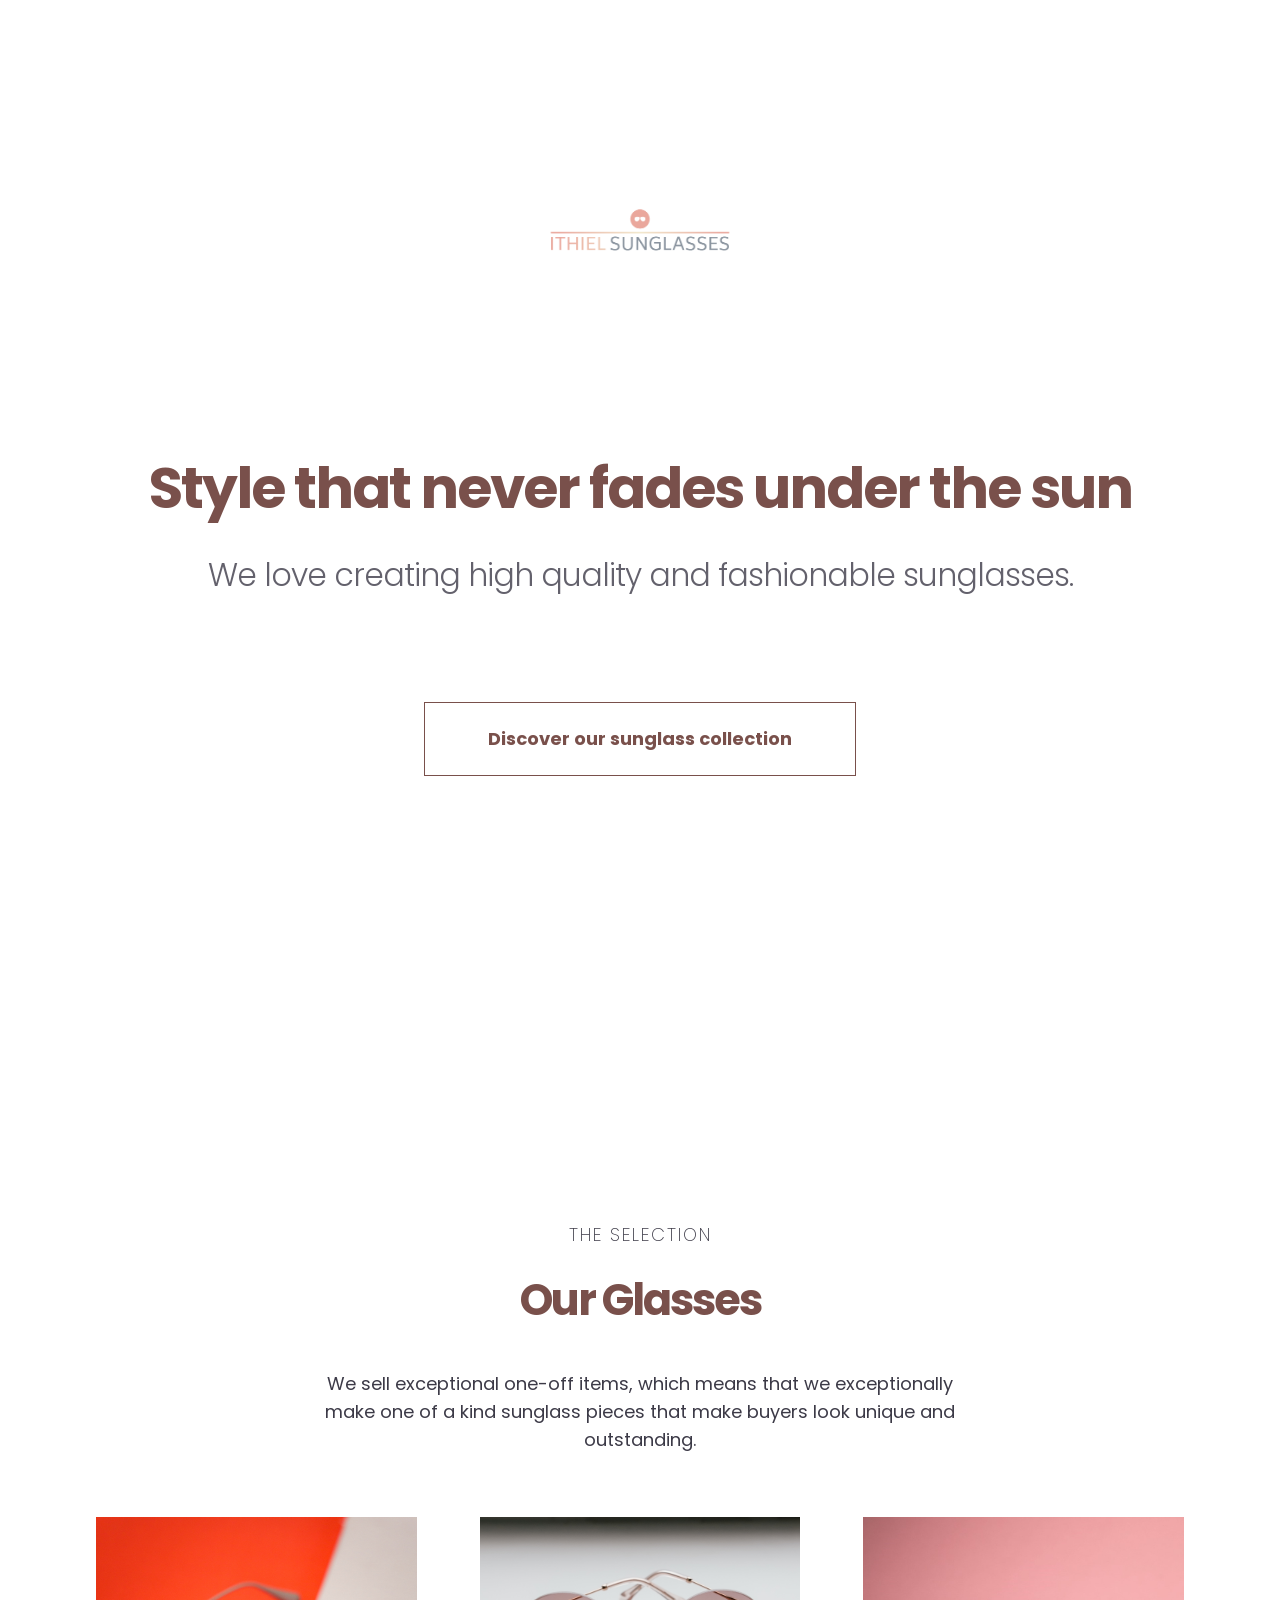
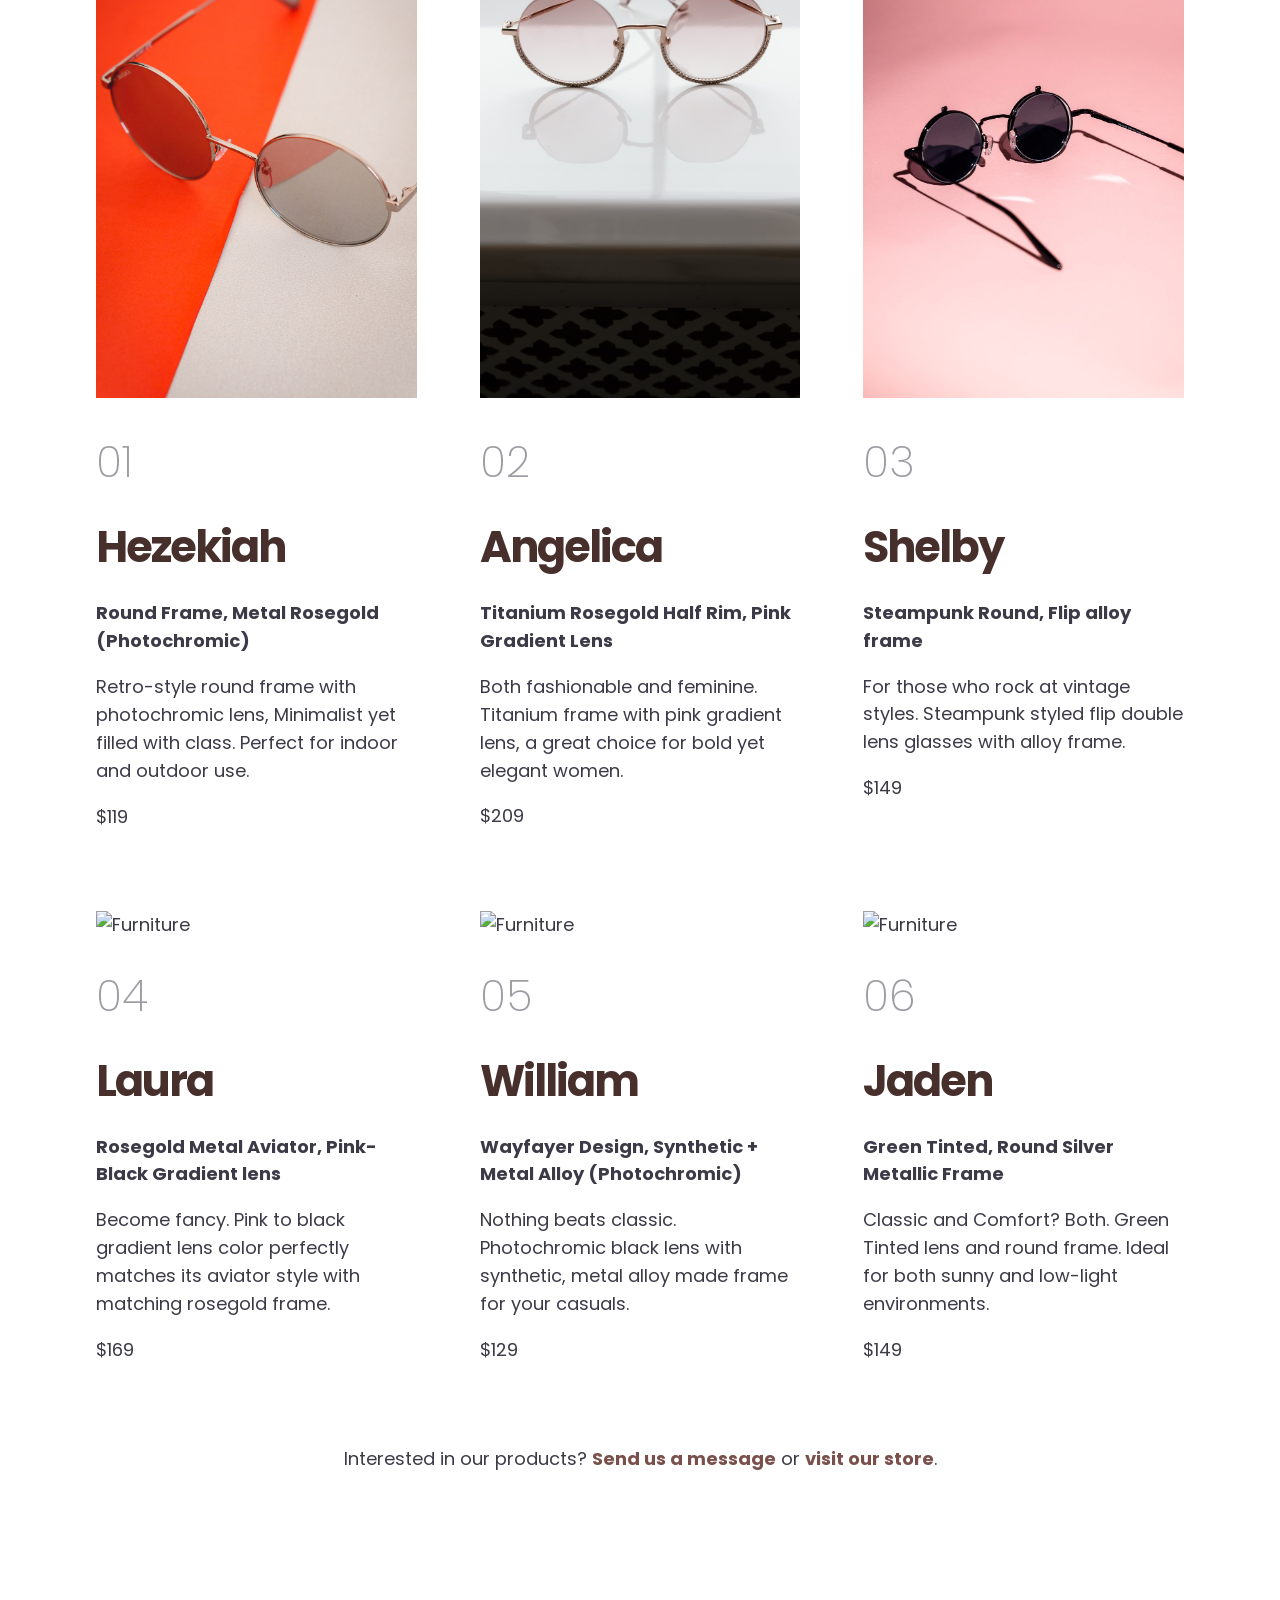
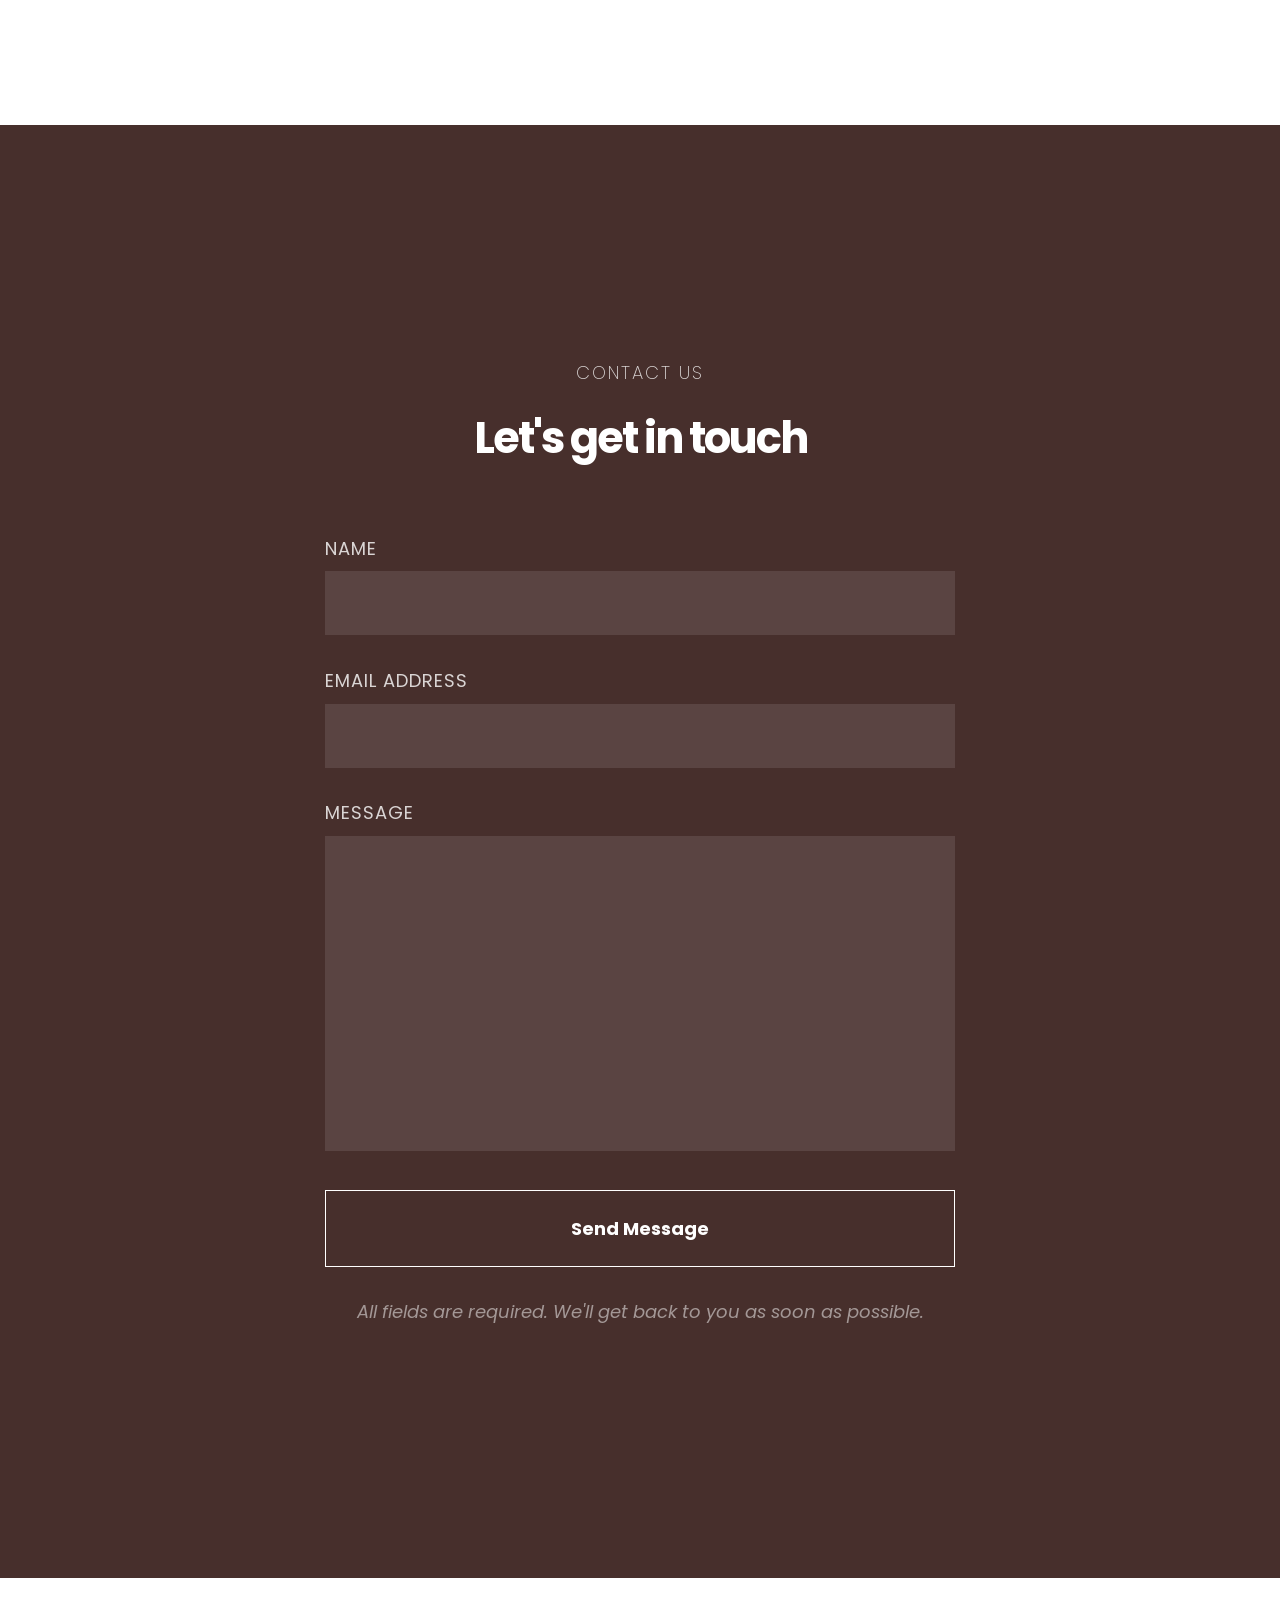
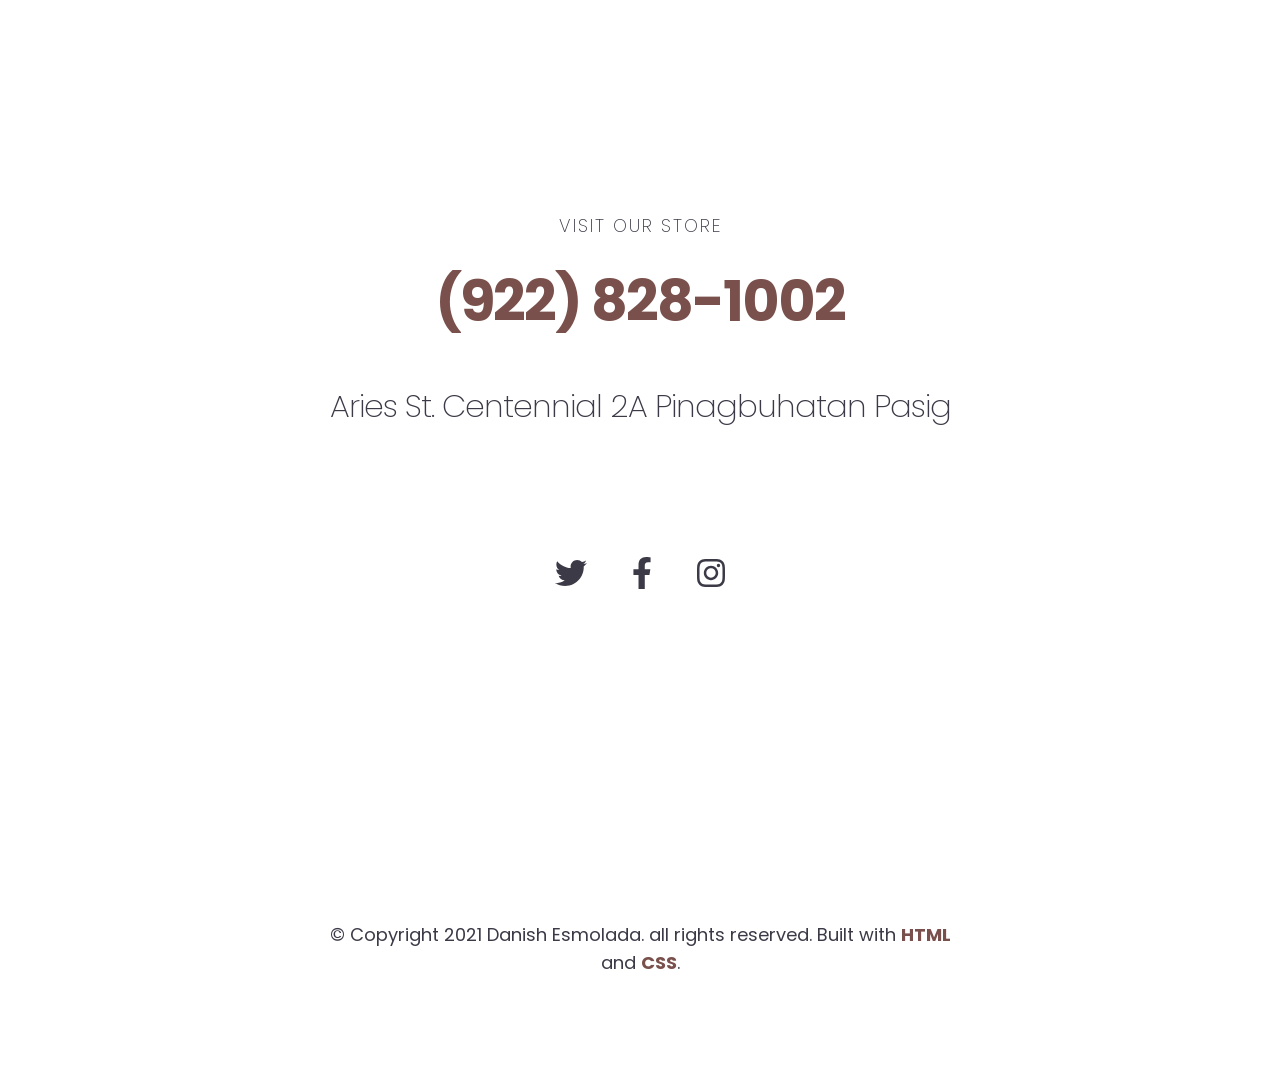
==== commit c67320cd: "Add files via upload" ====
--- a/index.html
+++ b/index.html
@@ -25,21 +25,19 @@
             alt="Logo of Ithiel Sunglasses"
         /></a>
         <h1>Style that never fades under the sun</h1>
-        <h2>We love creating high quality and fashionable sunglasses</h2>
-        <a href="#our-glasses" class="btn"
-          >Discover the sunglasses fit for you</a
-        >
+        <h2>We love creating high quality and fashionable sunglasses.</h2>
+        <a href="#our-chairs" class="btn">Discover our sunglass collection</a>
       </div>
     </header>
 
-    <section id="our-glasses">
+    <section id="our-chairs">
       <div class="container">
         <header>
           <p class="section-intro">THE SELECTION</p>
           <h3>Our Glasses</h3>
           <p>
-            We sell exceptional one-off items. That means that we exceptionally
-            make one of a kind sunglass pieces which make buyers unique and
+            We sell exceptional one-off items, which means that we exceptionally
+            make one of a kind sunglass pieces that make buyers look unique and
             outstanding.
           </p>
         </header>
@@ -70,11 +68,44 @@
           <div>
             <img src="images/glasses-3.jpg" alt="Furniture" />
             <p class="number">03</p>
-            <h3>Clint</h3>
+            <h3>Shelby</h3>
             <h4>Steampunk Round, Flip alloy frame</h4>
             <p>
               For those who rock at vintage styles. Steampunk styled flip double
               lens glasses with alloy frame.
+            </p>
+            <p>$149</p>
+          </div>
+          <div>
+            <img src="images/glasses-4.jpg" alt="Furniture" />
+            <p class="number">04</p>
+            <h3>Laura</h3>
+            <h4>Rosegold Metal Aviator, Pink-Black Gradient lens</h4>
+            <p>
+              Become fancy. Pink to black gradient lens color perfectly matches
+              its aviator style with matching rosegold frame.
+            </p>
+            <p>$169</p>
+          </div>
+          <div>
+            <img src="images/glasses-5.jpg" alt="Furniture" />
+            <p class="number">05</p>
+            <h3>William</h3>
+            <h4>Wayfayer Design, Synthetic + Metal Alloy (Photochromic)</h4>
+            <p>
+              Nothing beats classic. Photochromic black lens with synthetic,
+              metal alloy made frame for your casuals.
+            </p>
+            <p>$129</p>
+          </div>
+          <div>
+            <img src="images/glasses-6.jpg" alt="Furniture" />
+            <p class="number">06</p>
+            <h3>Jaden</h3>
+            <h4>Green Tinted, Round Silver Metallic Frame</h4>
+            <p>
+              Classic and Comfort? Both. Green Tinted lens and round frame.
+              Ideal for both sunny and low-light environments.
             </p>
             <p>$149</p>
           </div>
@@ -153,7 +184,7 @@
     <footer>
       <div class="container small">
         <p>
-          &copy; Copyright 2023 Danish Esmolada. all rights reserved. Built with
+          &copy; Copyright 2021 Danish Esmolada. all rights reserved. Built with
           <a href="">HTML</a> and <a href="">CSS</a>.
         </p>
       </div>
--- a/css/4-1.css
+++ b/css/4-1.css
@@ -147,7 +147,7 @@
 
 /* Chair section */
 
-#our-chairs {
+#our-glasses {
     background-color: rgb(238, 228, 226);
 }
 
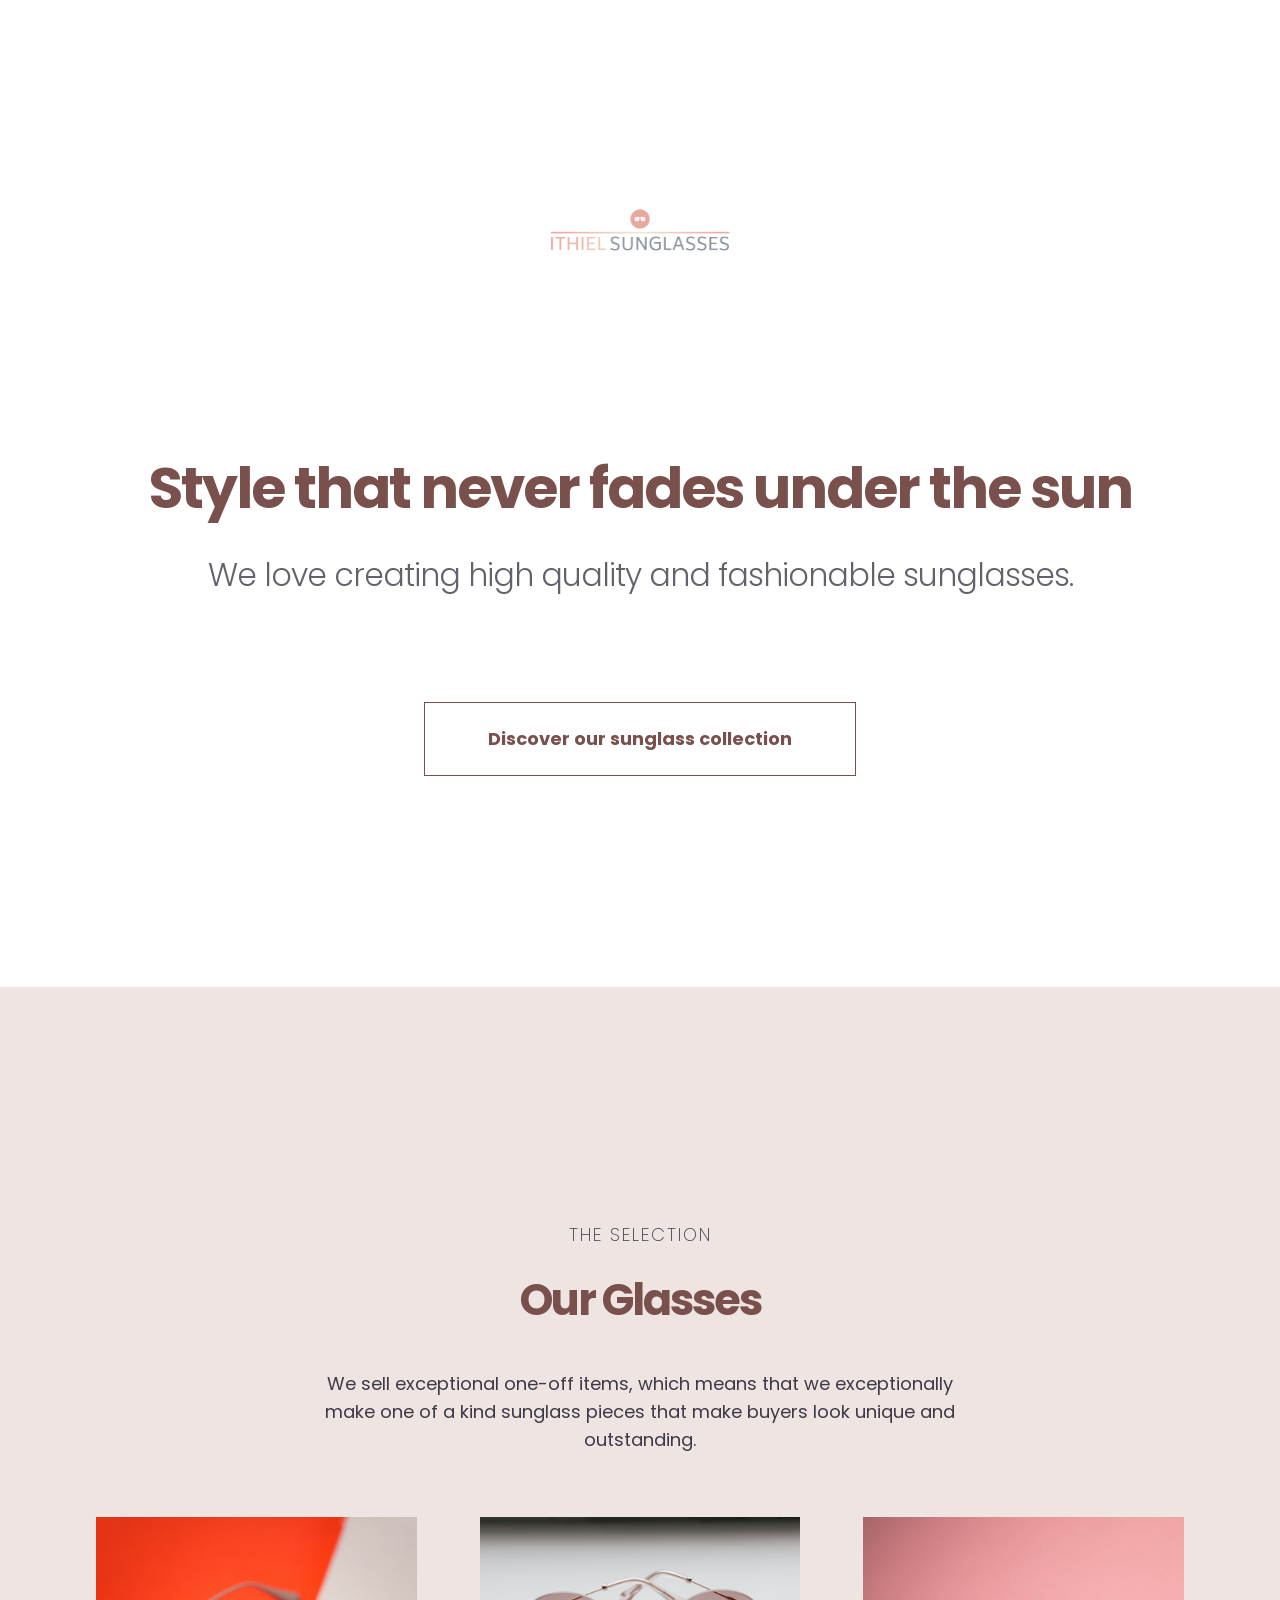
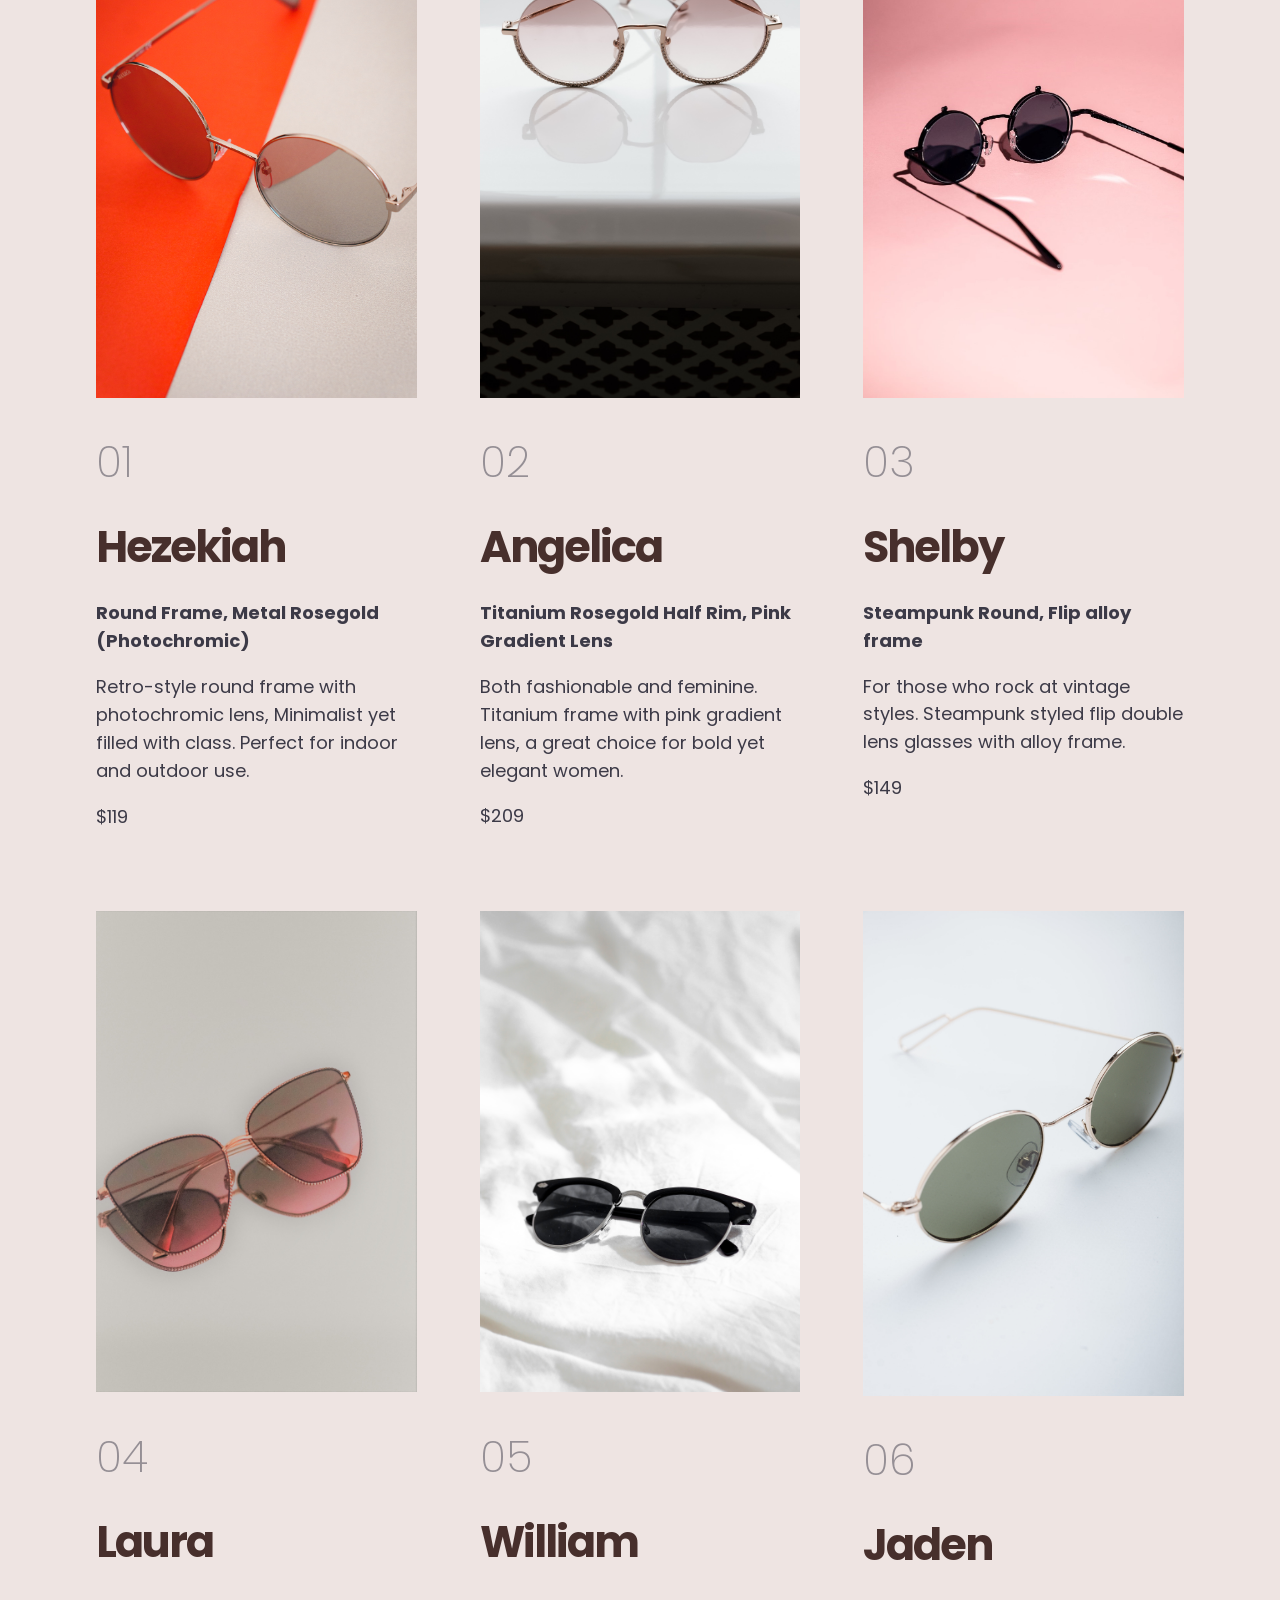
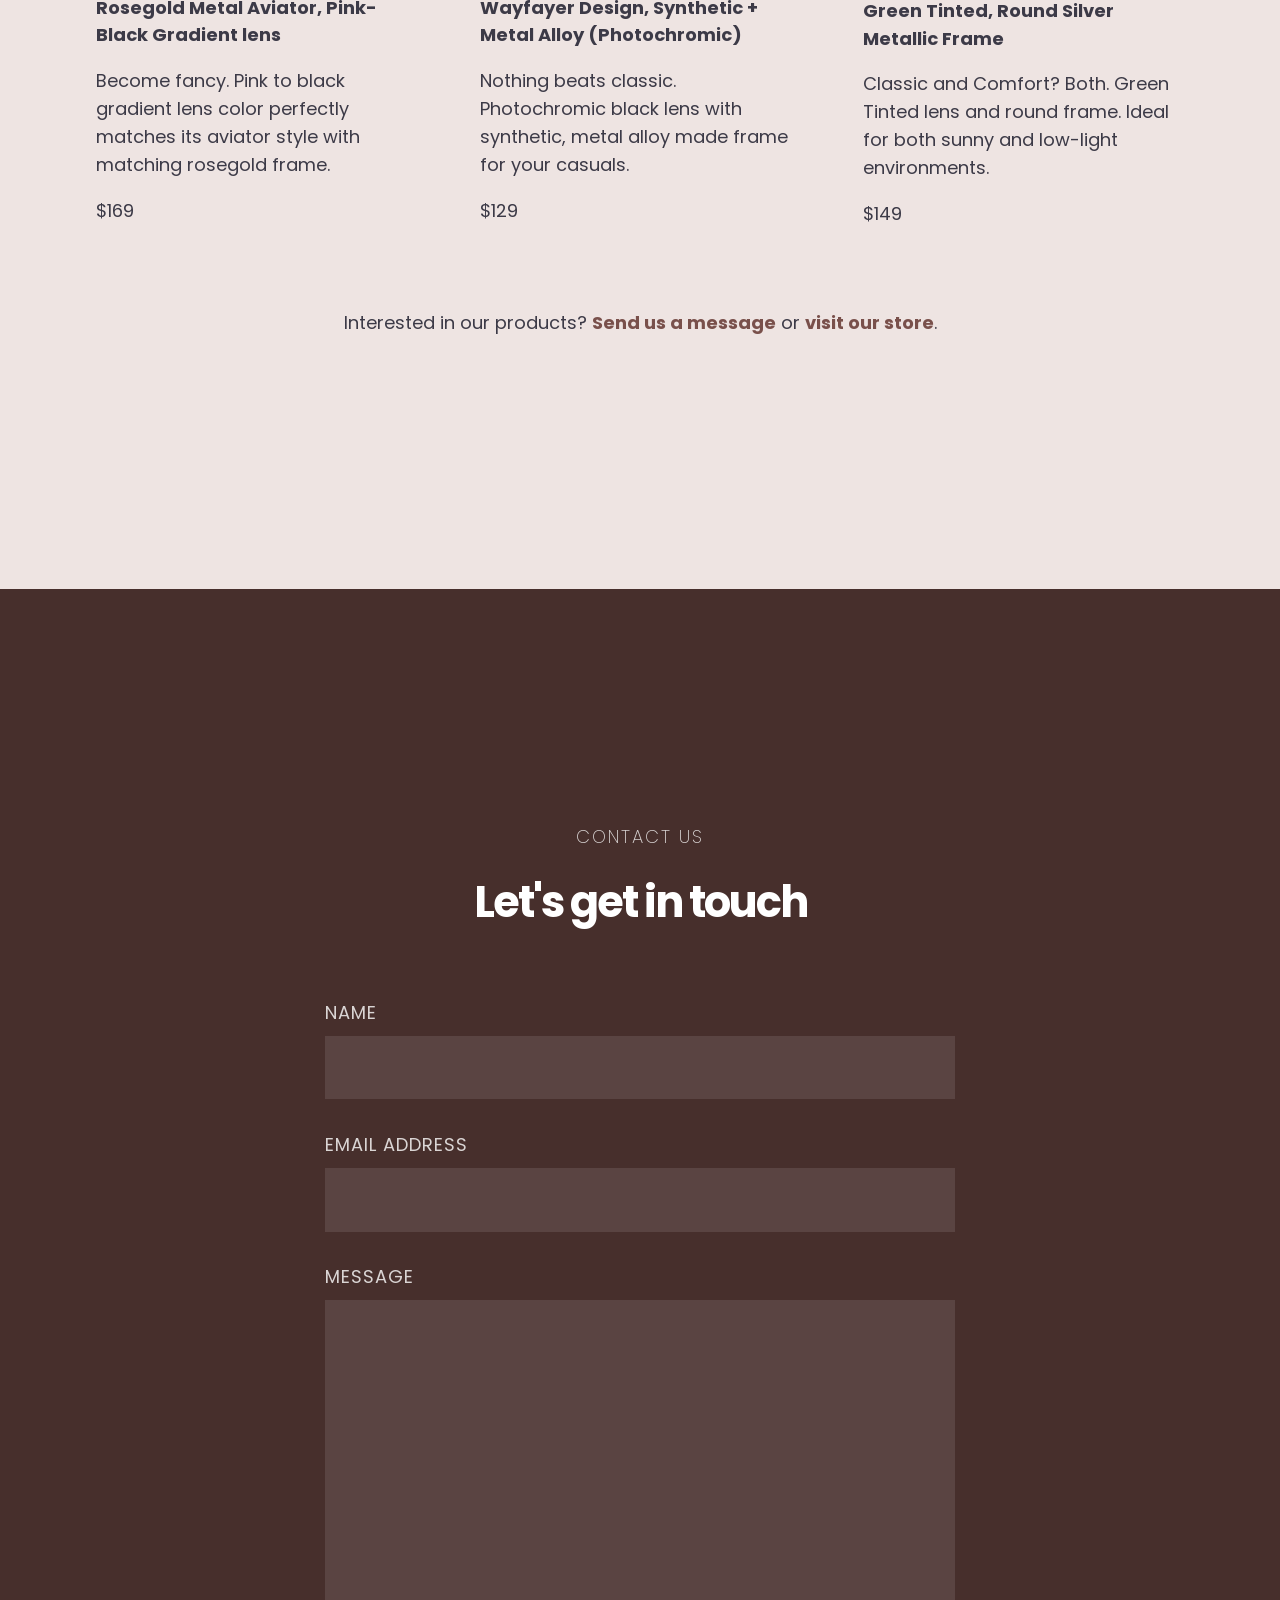
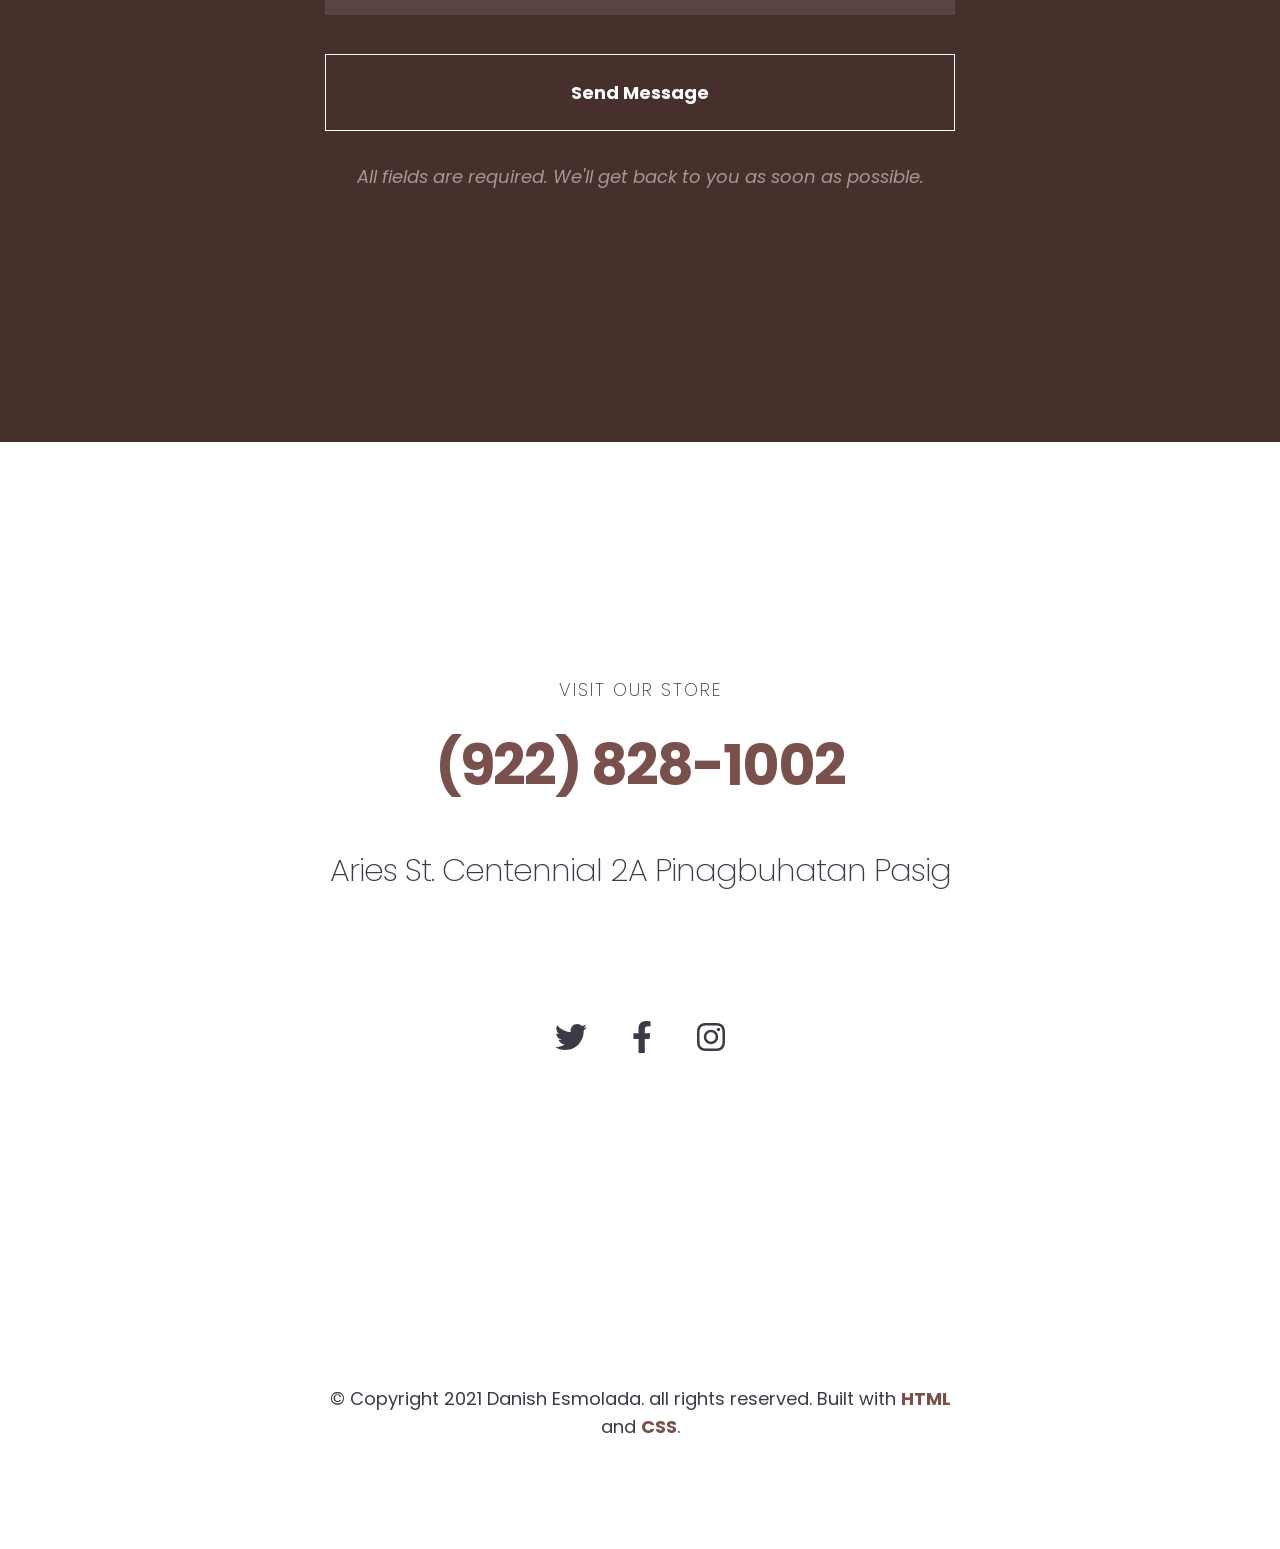
==== commit cd99302d: "Update index.html" ====
--- a/index.html
+++ b/index.html
@@ -161,17 +161,17 @@
 
         <ul class="social-icons">
           <li>
-            <a href=""
+            <a href="https://twitter.com/"
               ><img src="images/landing-page/icon-twitter.svg" alt="Twitter"
             /></a>
           </li>
           <li>
-            <a href=""
+            <a href="https://www.facebook.com/"
               ><img src="images/landing-page/icon-facebook.svg" alt="Facebook"
             /></a>
           </li>
           <li>
-            <a href=""
+            <a href="https://www.instagram.com/"
               ><img
                 src="images/landing-page/icon-instagram.svg"
                 alt="Instagram"
--- a/css/4-1.css
+++ b/css/4-1.css
@@ -147,7 +147,7 @@
 
 /* Chair section */
 
-#our-glasses {
+#our-chairs {
     background-color: rgb(238, 228, 226);
 }
 
@@ -176,10 +176,12 @@
 
 .gallery div {
     text-align: start;
+
 }
 
 .gallery img {
     margin-bottom: 1.3rem;
+    
 }
 
 h3 {
@@ -310,6 +312,7 @@
 }
 
 @media screen and (max-width: 800px) {
+
     #logo {
         width: 8rem;
         margin-top: -55px;
@@ -320,26 +323,30 @@
         gap: 2rem;
     }
 
+    
+
+    @media screen and (max-width: 600px) {
         #main-header .btn {
-        visibility: hidden;
-    }
-
-    #main-header .btn::before {
-        padding: 1.3rem 3.5rem;
-        border: 1px solid rgb(121, 80, 75);
-        font-weight: 700;
-        cursor: pointer;
-        width: 80%;
-
-        content: 'Discover';
-        visibility: visible;
-    }
-
-    #main-header .btn:hover:before {
-        background-color:rgb(71, 47, 44);
-        color: white;
-        transition: 0.5s;
-        cursor: pointer;
-    }
-
-}
+            visibility: hidden;
+        }
+    
+        #main-header .btn::before {
+            display: block;
+            padding: 1.3rem 3.5rem;
+            border: 1px solid rgb(121, 80, 75);
+            font-weight: 700;
+            cursor: pointer;
+
+            content: 'Discover';
+            visibility: visible;
+        }
+    
+        #main-header .btn:hover:before {
+            background-color:rgb(71, 47, 44);
+            color: white;
+            transition: 0.5s;
+            cursor: pointer;
+        }
+
+    }
+}
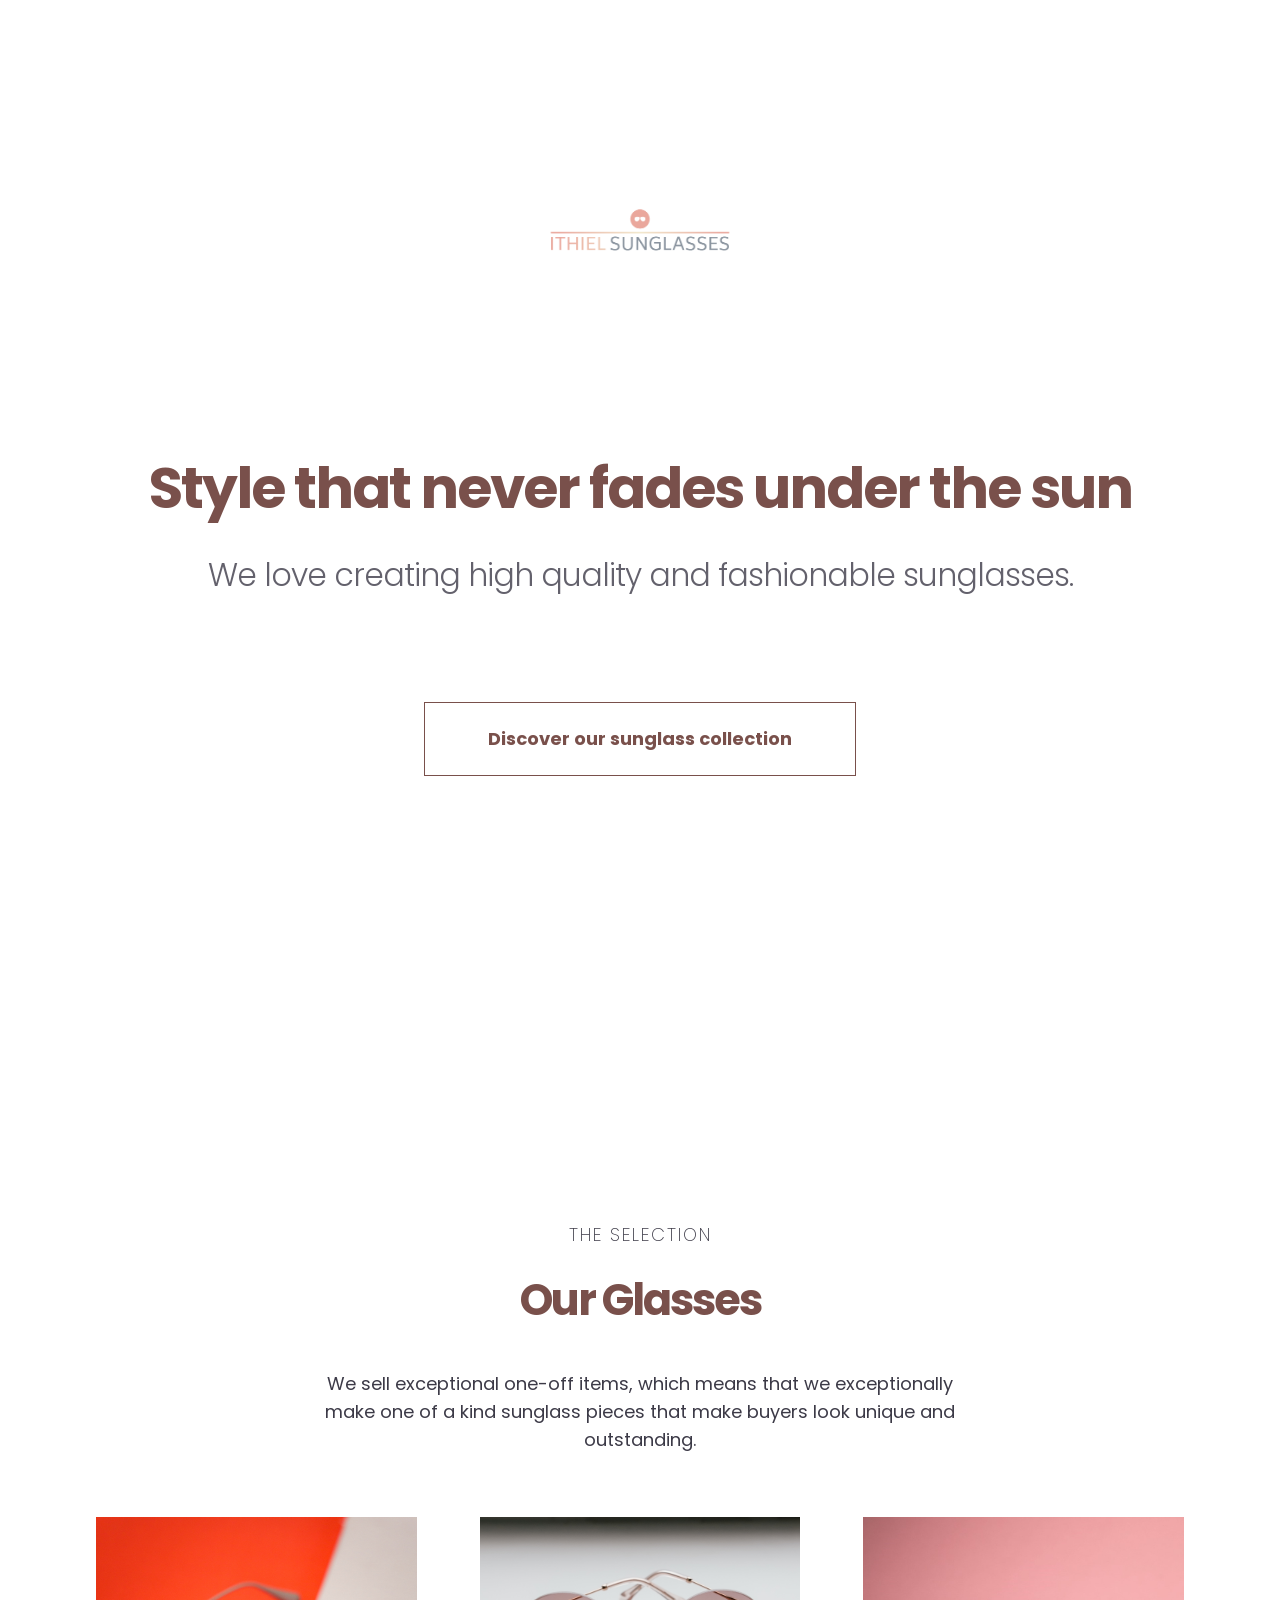
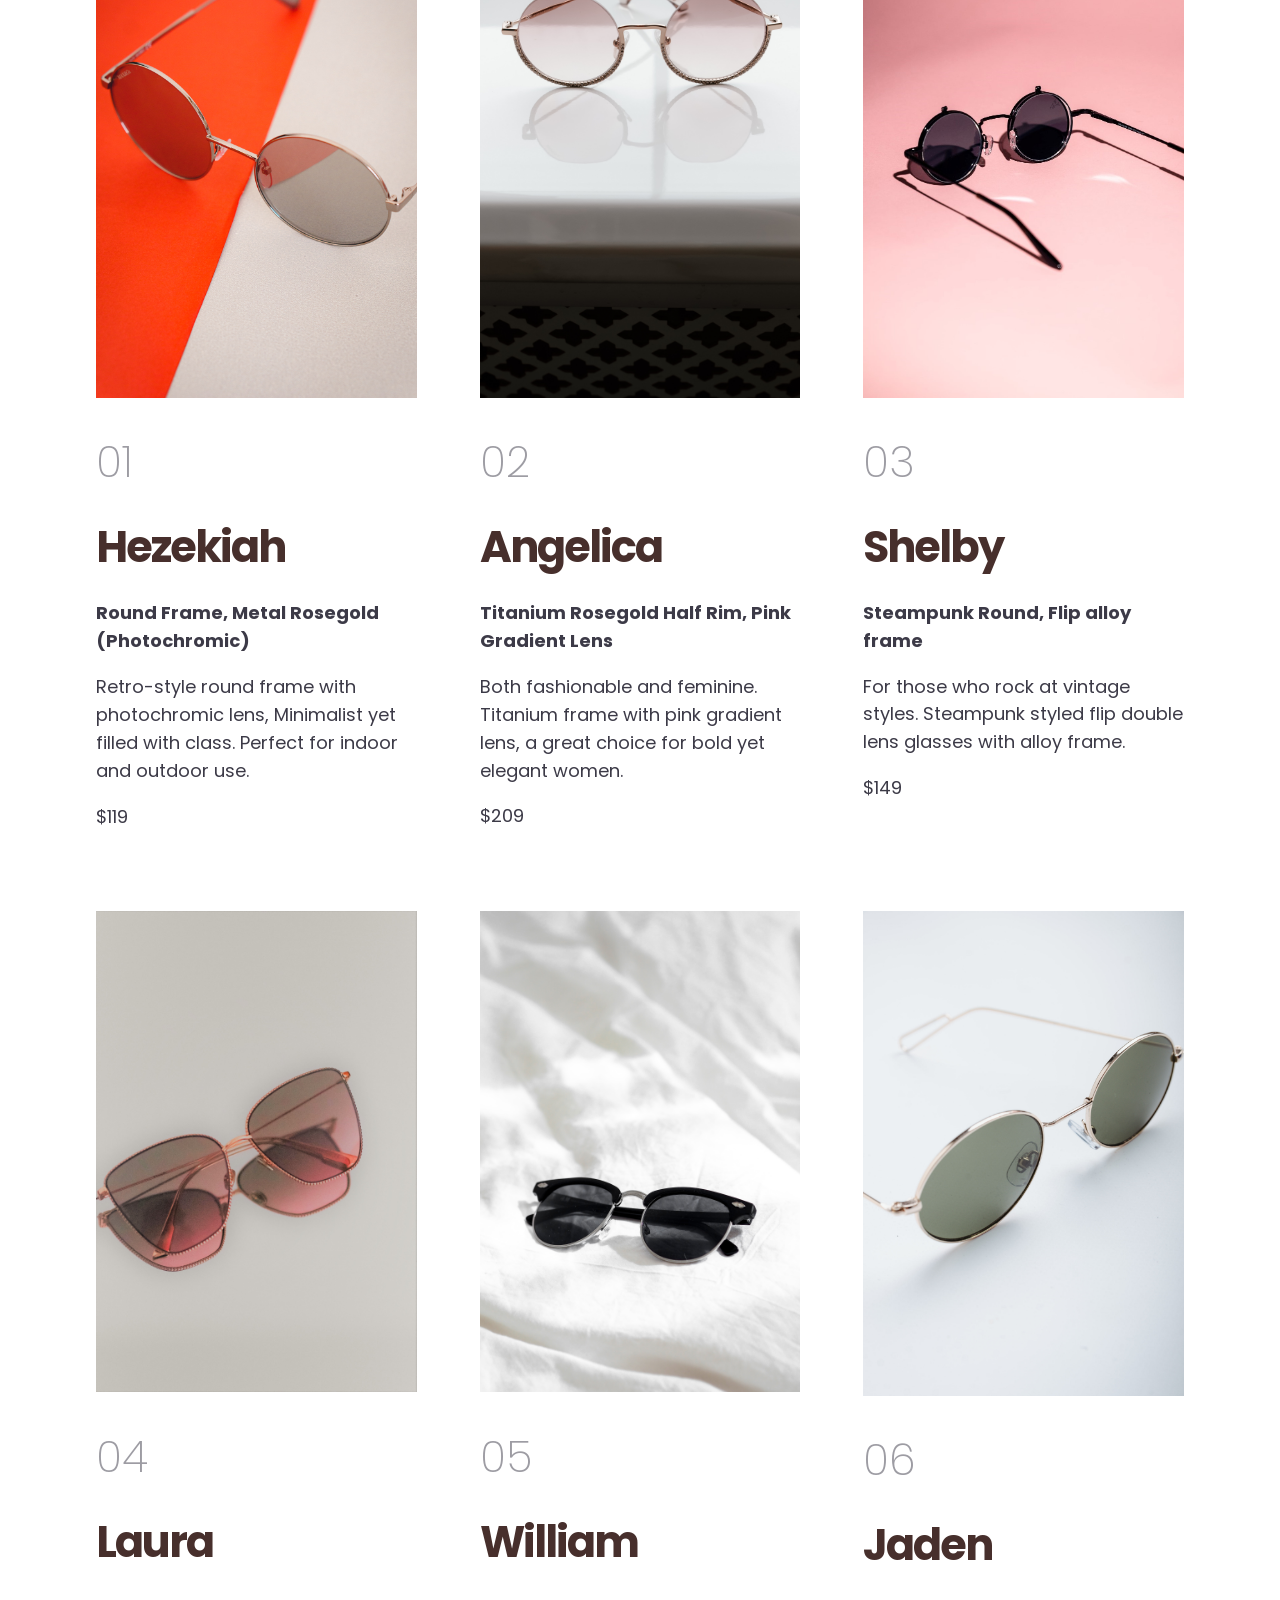
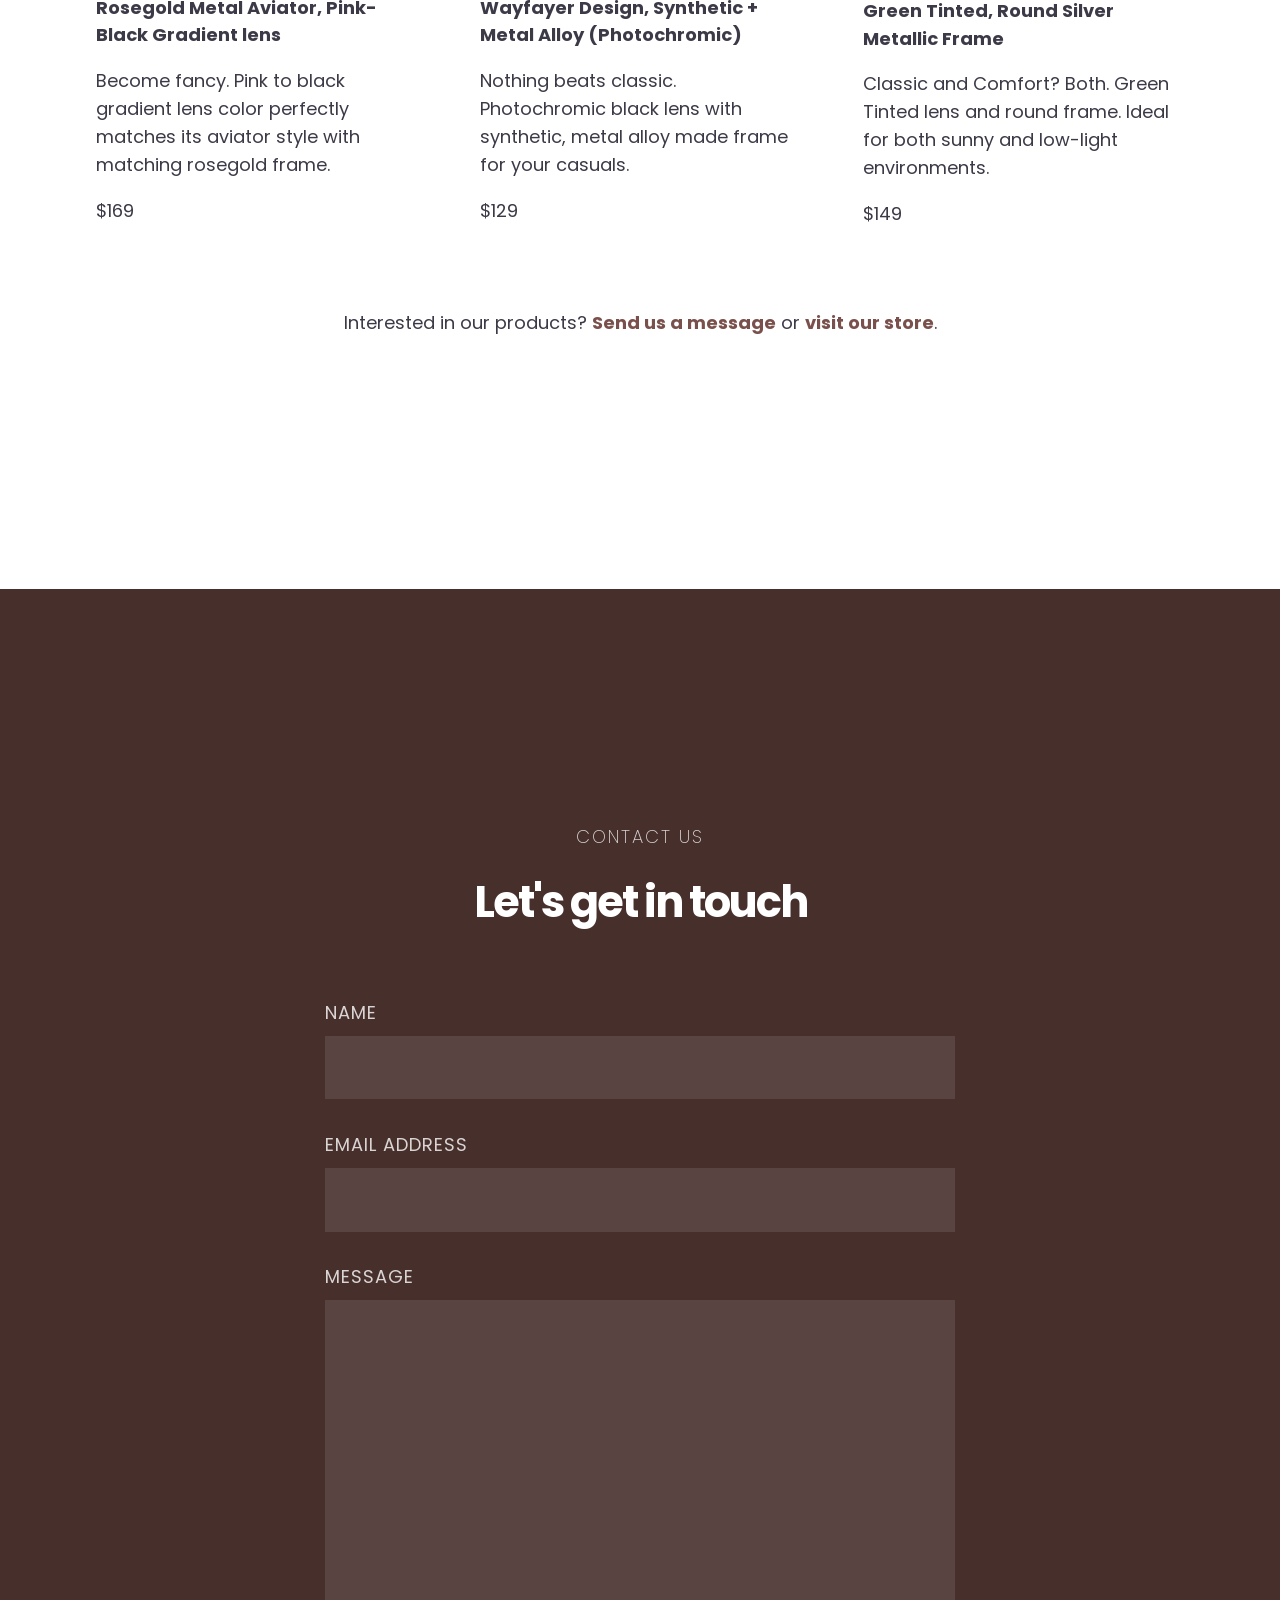
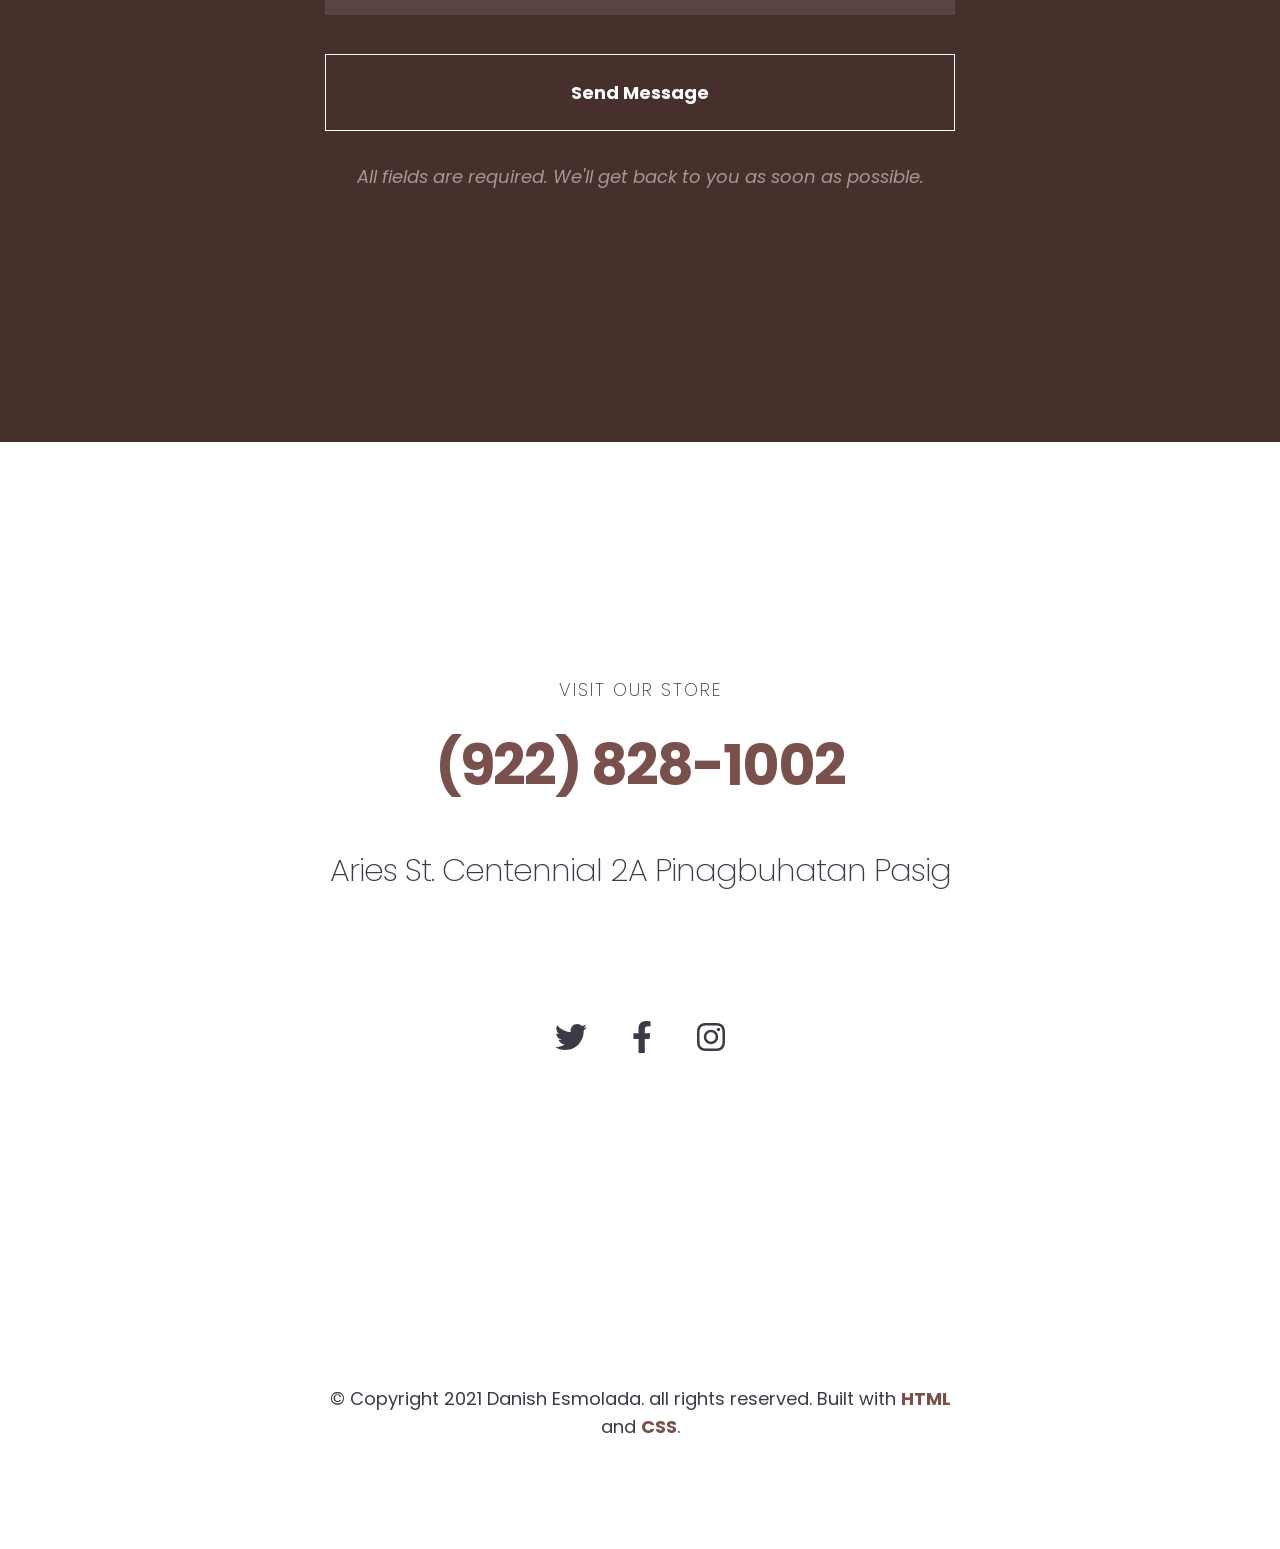
==== commit 3eacc530: "Update index.html" ====
--- a/index.html
+++ b/index.html
@@ -26,11 +26,11 @@
         /></a>
         <h1>Style that never fades under the sun</h1>
         <h2>We love creating high quality and fashionable sunglasses.</h2>
-        <a href="#our-chairs" class="btn">Discover our sunglass collection</a>
+        <a href="#our-glasses" class="btn">Discover our sunglass collection</a>
       </div>
     </header>
 
-    <section id="our-chairs">
+    <section id="our-glasses">
       <div class="container">
         <header>
           <p class="section-intro">THE SELECTION</p>
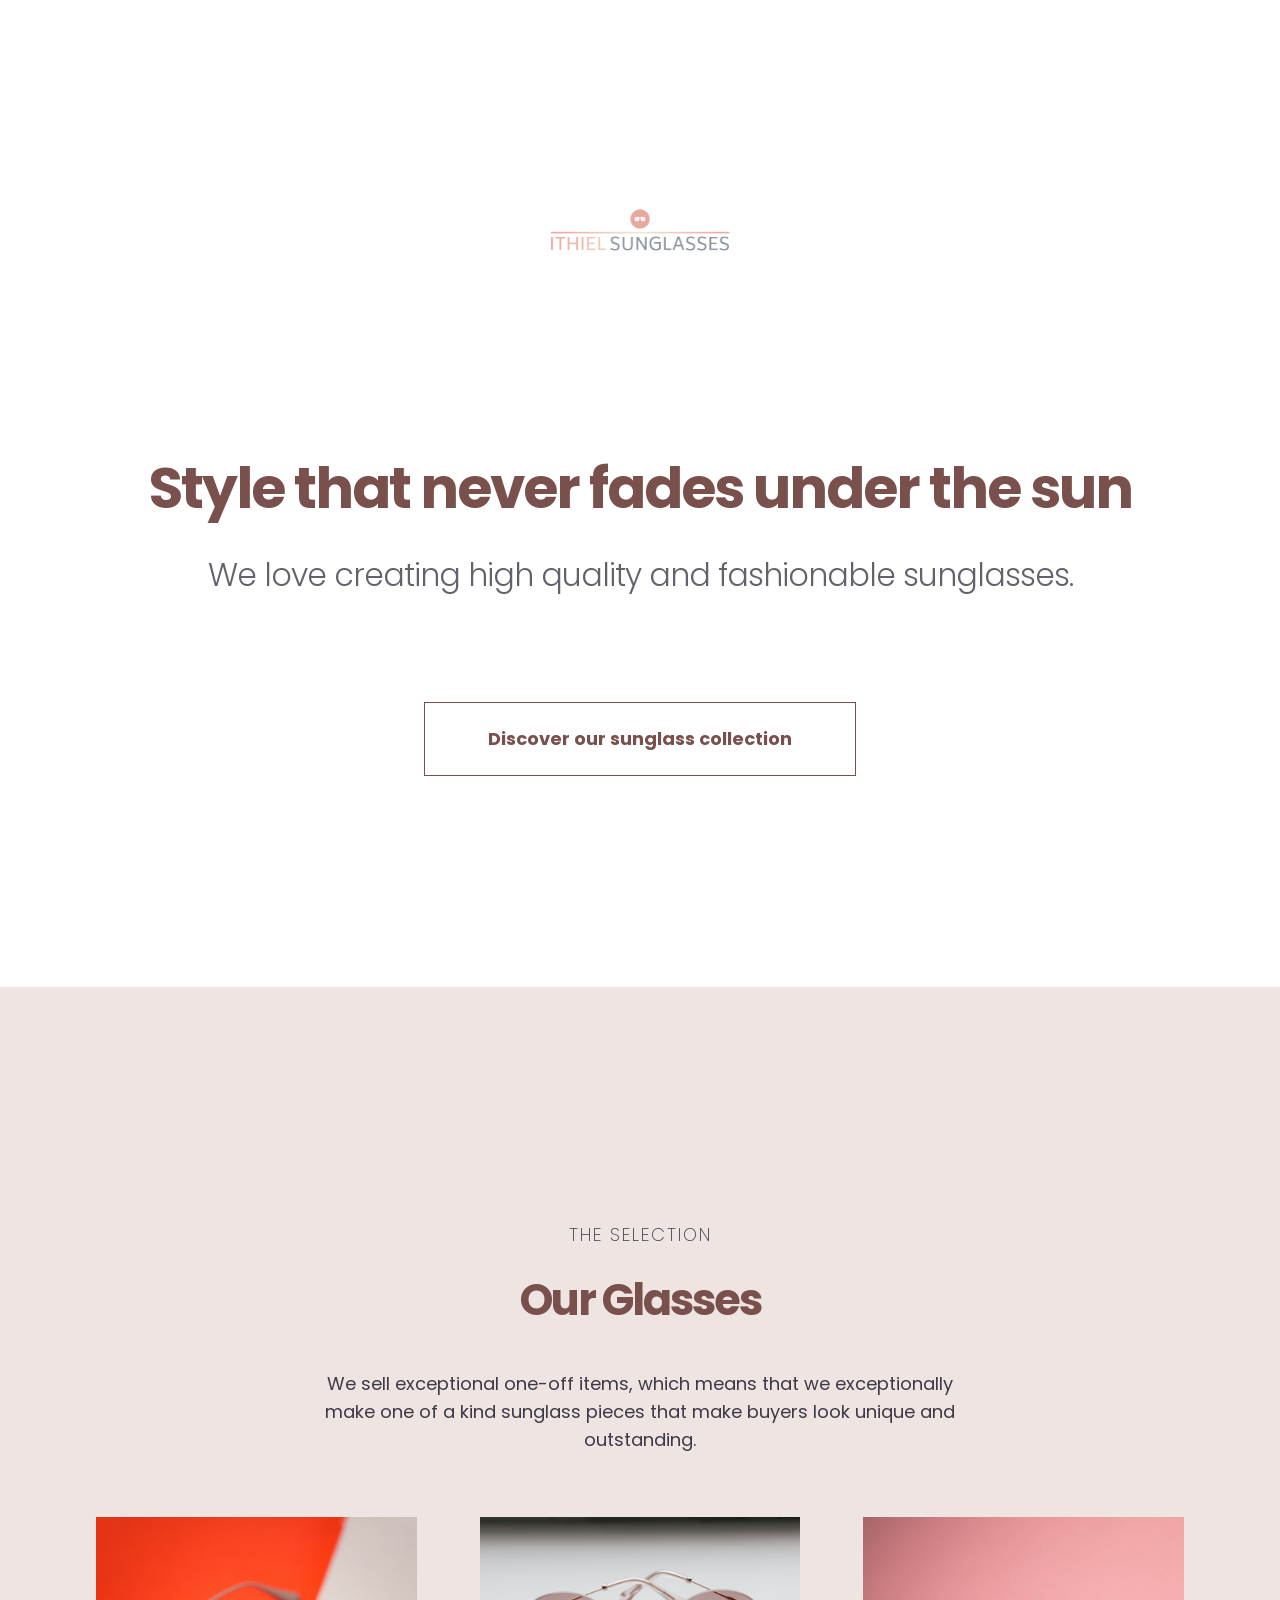
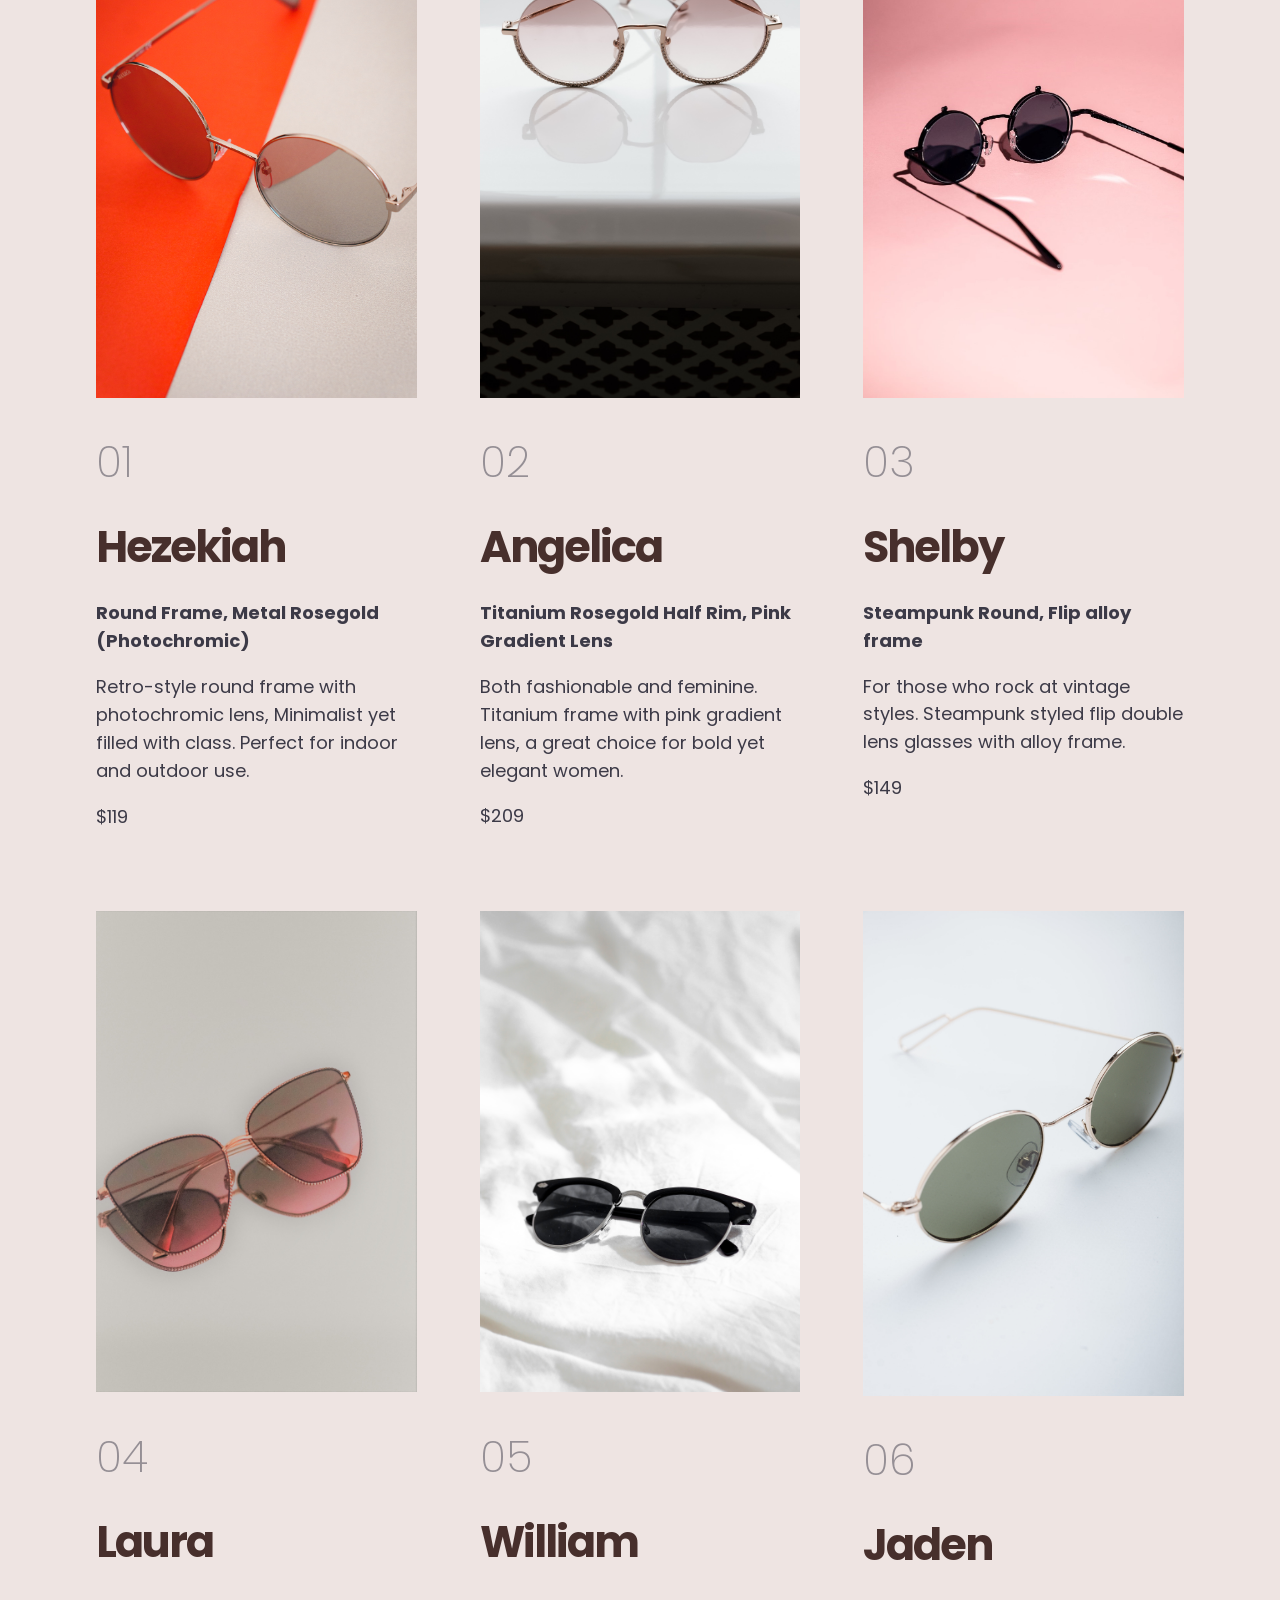
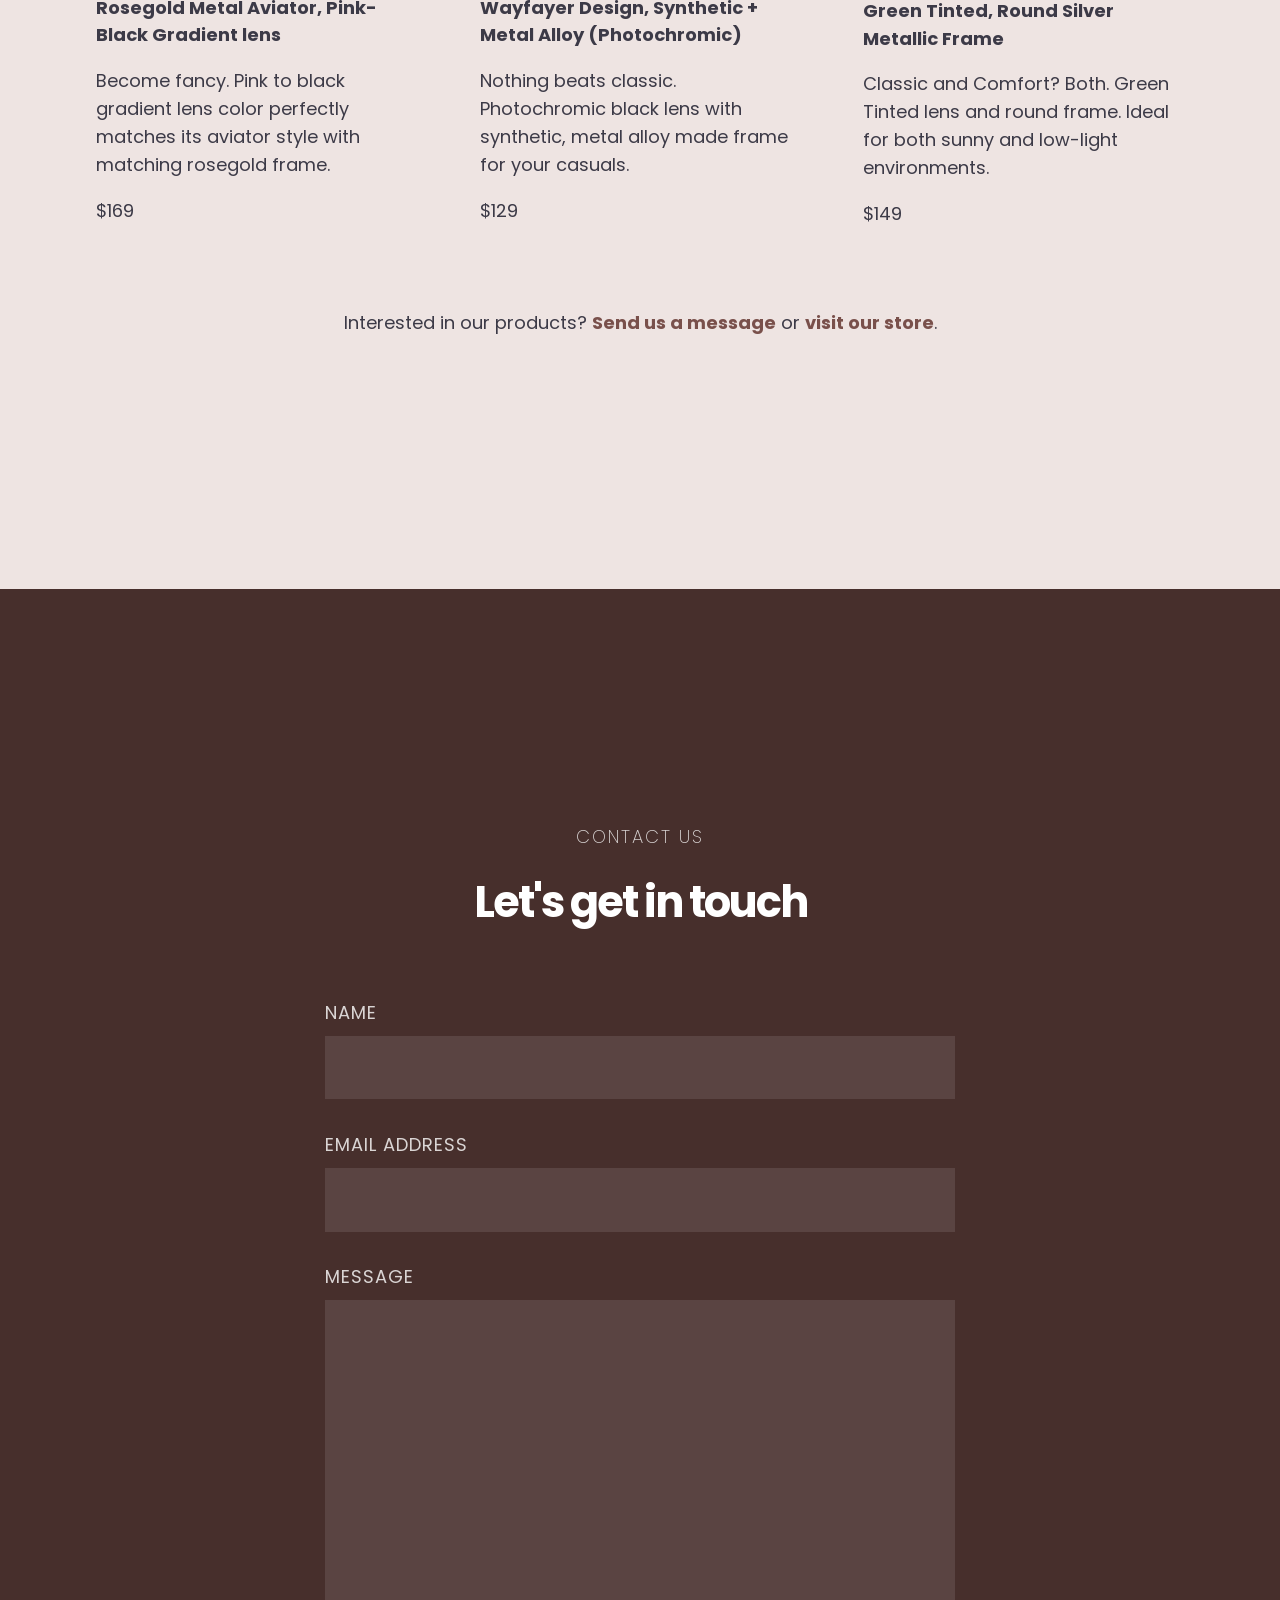
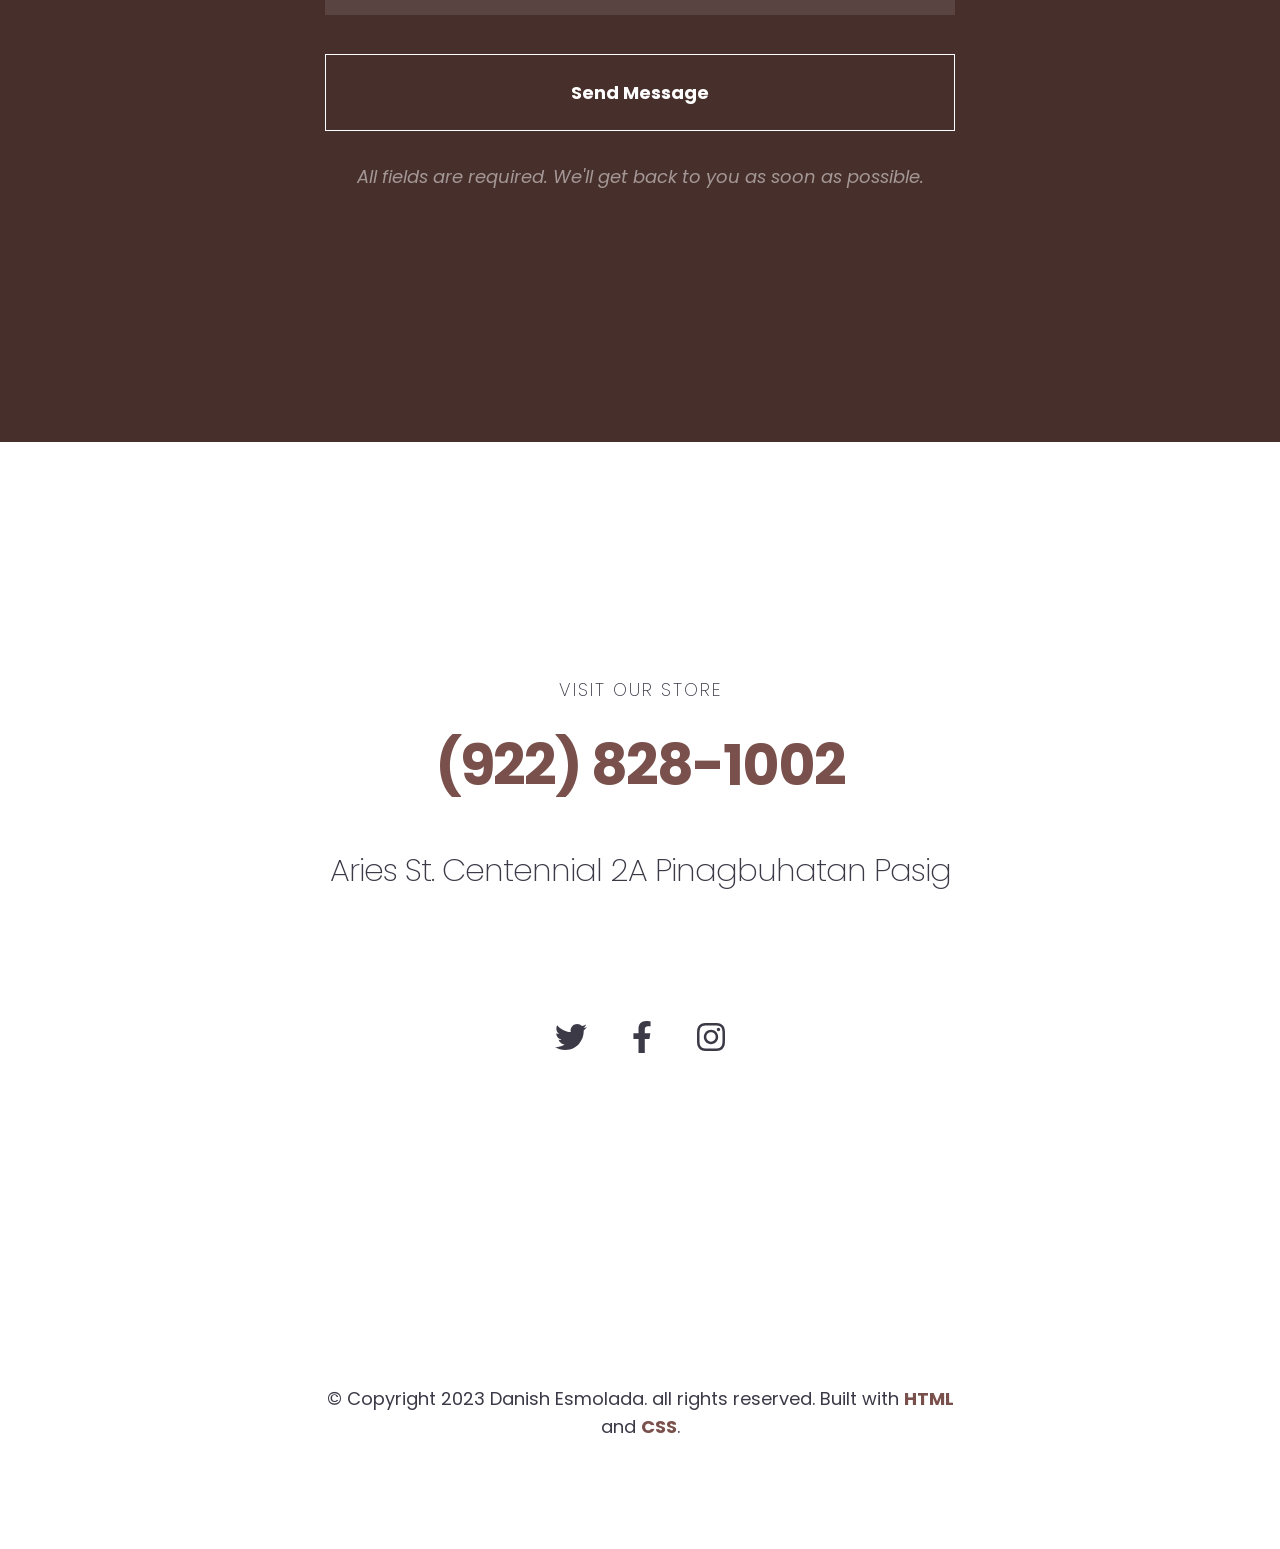
==== commit 83d7b11c: "Update index.html" ====
--- a/index.html
+++ b/index.html
@@ -184,7 +184,7 @@
     <footer>
       <div class="container small">
         <p>
-          &copy; Copyright 2021 Danish Esmolada. all rights reserved. Built with
+          &copy; Copyright 2023 Danish Esmolada. all rights reserved. Built with
           <a href="">HTML</a> and <a href="">CSS</a>.
         </p>
       </div>
--- a/css/4-1.css
+++ b/css/4-1.css
@@ -145,9 +145,9 @@
     cursor: pointer;
 }
 
-/* Chair section */
-
-#our-chairs {
+/* Glasses section */
+
+#our-glasses {
     background-color: rgb(238, 228, 226);
 }
 
@@ -349,4 +349,4 @@
         }
 
     }
-}+}
